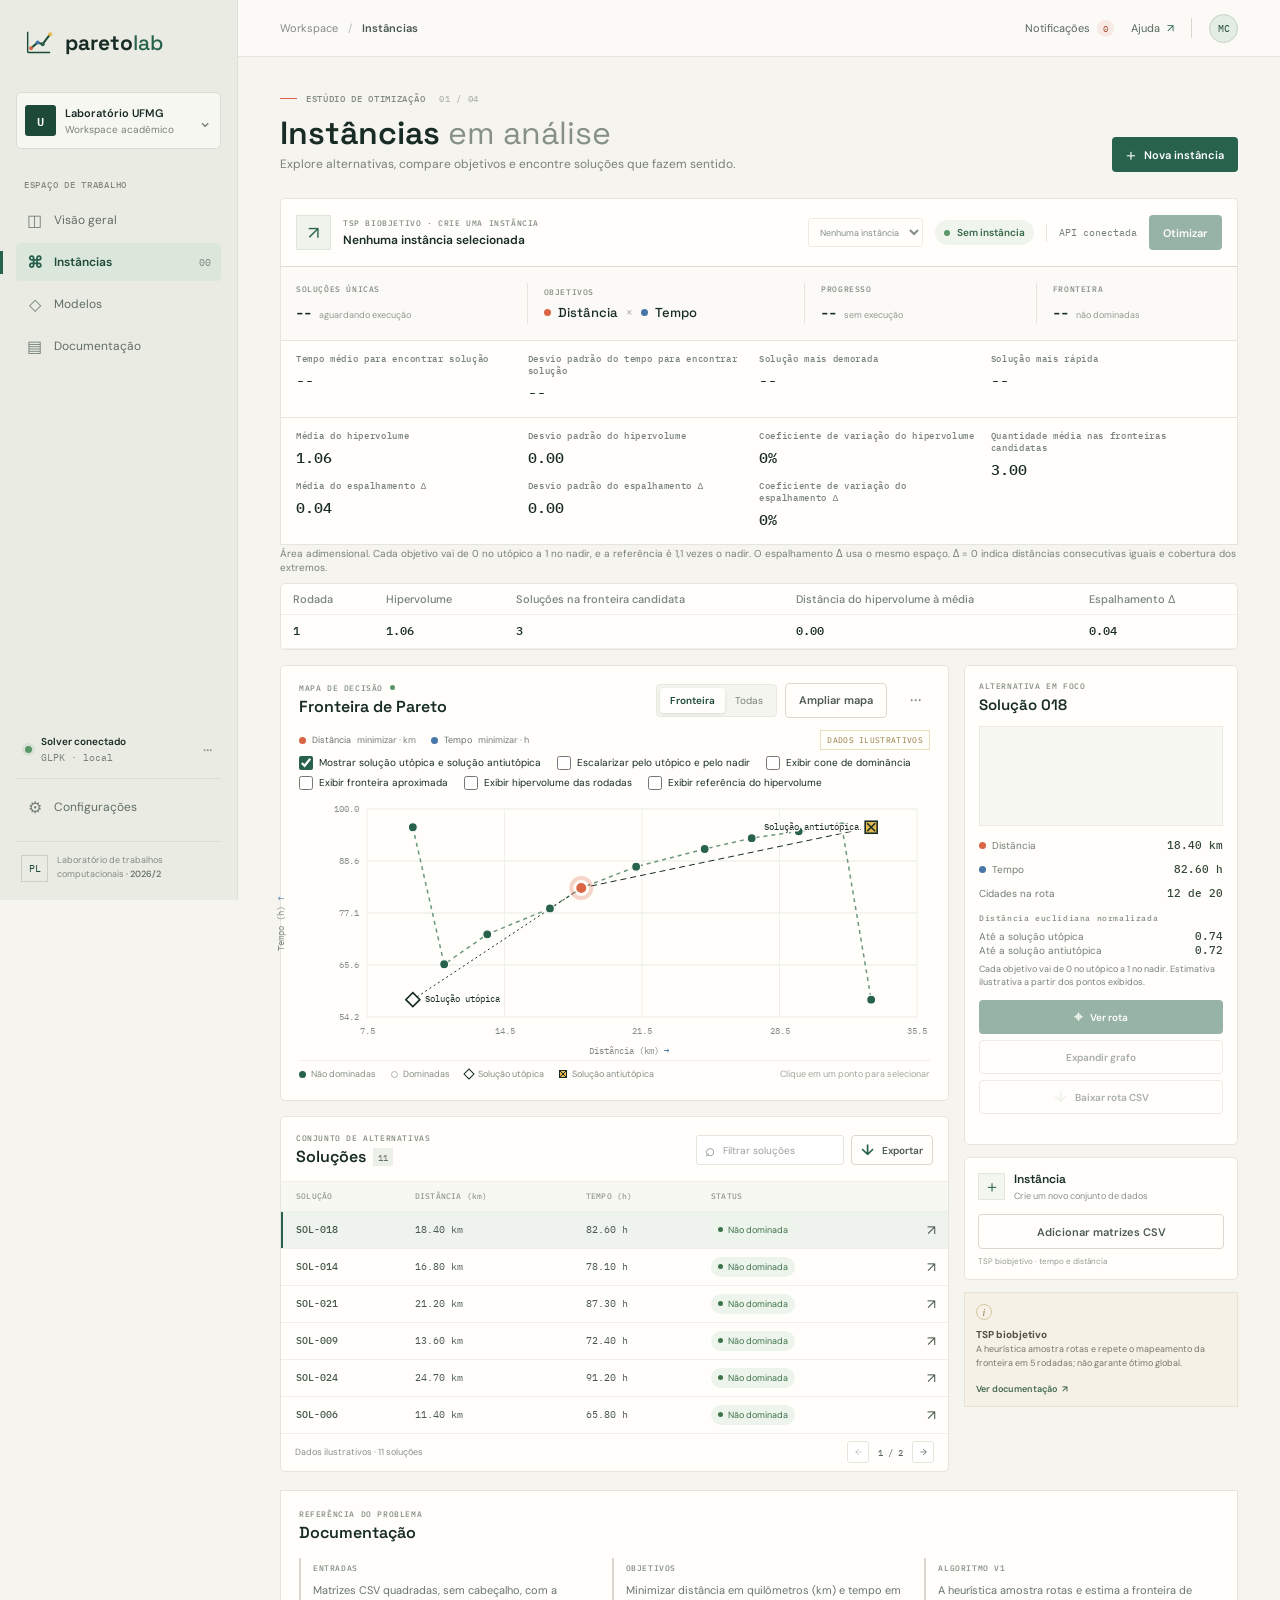
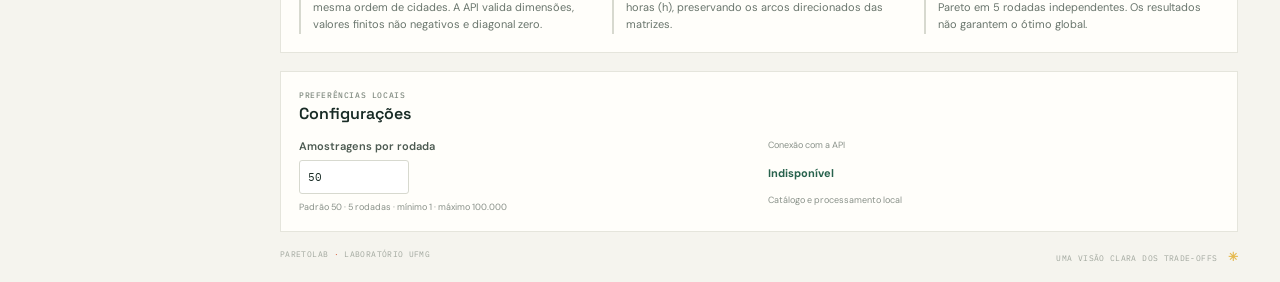
==== frontend/mockups/index.html @ 6bc53fe5 "melhorias na interface de evolução da qualidade dos algoritmos" ====
<!doctype html>
<html lang="pt-BR">
  <head>
    <meta charset="utf-8">
    <meta name="viewport" content="width=device-width, initial-scale=1">
    <meta name="theme-color" content="#f5f4ee">
    <title>ParetoLab | Exploração de soluções</title>
    <link rel="preconnect" href="https://fonts.googleapis.com">
    <link rel="preconnect" href="https://fonts.gstatic.com" crossorigin>
    <link href="https://fonts.googleapis.com/css2?family=DM+Sans:wght@400;500;600;700&family=IBM+Plex+Mono:wght@400;500;600&family=Space+Grotesk:wght@400;500;600;700&display=swap" rel="stylesheet">
    <link rel="stylesheet" href="styles.css">
    <script src="frontier_series.js" defer></script>
    <script src="solution_timing.js" defer></script>
    <script src="reference_points.js" defer></script>
    <script src="hypervolume.js" defer></script>
    <script src="quality_evolution.js" defer></script>
    <script src="round_filter.js" defer></script>
    <script src="app.js" defer></script>
  </head>
  <body>
    <div class="app-shell">
      <aside class="sidebar" aria-label="Navegação principal">
        <a class="brand" href="#inicio" aria-label="ParetoLab, início">
          <svg class="brand-mark" viewBox="0 0 42 42" role="img" aria-label="">
            <path d="M8 33V8M8 33H35" fill="none" stroke="currentColor" stroke-width="1.7" />
            <path d="m12 28 8-7 6 2 9-12" fill="none" stroke="currentColor" stroke-width="2.4" />
            <circle cx="12" cy="28" r="2.4" fill="#d96545" />
            <circle cx="20" cy="21" r="2.4" fill="#4777a8" />
            <circle cx="26" cy="23" r="2.4" fill="#28624d" />
            <circle cx="35" cy="11" r="2.4" fill="#e5b94f" />
          </svg>
          <span class="brand-word">pareto<span>lab</span></span>
        </a>

        <div class="workspace-picker">
          <span class="workspace-avatar">U</span>
          <span class="workspace-copy"><strong>Laboratório UFMG</strong><small>Workspace acadêmico</small></span>
          <span class="picker-caret" aria-hidden="true">⌄</span>
        </div>

        <p class="nav-label">ESPAÇO DE TRABALHO</p>
        <nav class="primary-nav">
          <a class="nav-item" href="#inicio"><span class="nav-glyph" aria-hidden="true">◫</span>Visão geral</a>
          <a class="nav-item active" href="#instancias" aria-current="page"><span class="nav-glyph" aria-hidden="true">⌘</span>Instâncias<span class="nav-count" id="instance-count">0</span></a>
          <a class="nav-item" href="#modelos"><span class="nav-glyph" aria-hidden="true">◇</span>Modelos</a>
          <a class="nav-item" href="#documentacao"><span class="nav-glyph" aria-hidden="true">▤</span>Documentação</a>
        </nav>

        <div class="sidebar-bottom">
          <div class="solver-status"><span class="status-dot"></span><span><strong>Solver conectado</strong><small>GLPK · local</small></span><span class="status-chevron">···</span></div>
          <a class="nav-item settings-link" href="#configuracoes"><span class="nav-glyph" aria-hidden="true">⚙</span>Configurações</a>
          <div class="sidebar-footer"><span class="footer-mark">PL</span><span>Laboratório de trabalhos<br>computacionais <b>· 2026/2</b></span></div>
        </div>
      </aside>

      <main class="main-content" id="inicio">
        <header class="topbar">
          <div class="breadcrumbs"><span>Workspace</span><span class="crumb-separator">/</span><strong>Instâncias</strong></div>
          <div class="topbar-actions"><button class="text-action" id="notifications-button" type="button" aria-label="Notificações, 0 não lidas">Notificações <span class="notification-count" id="notification-count">0</span></button><button class="text-action" type="button" title="Ajuda">Ajuda <span aria-hidden="true">↗</span></button><span class="topbar-divider"></span><button class="profile-button" type="button" aria-label="Perfil de Marina Costa">MC</button></div>
        </header>

        <div class="page-wrap">
          <section class="page-heading">
            <div>
              <p class="eyebrow"><span class="eyebrow-line"></span>ESTÚDIO DE OTIMIZAÇÃO <span class="eyebrow-index">01 / 04</span></p>
              <h1>Instâncias <span>em análise</span></h1>
              <p class="page-description">Explore alternativas, compare objetivos e encontre soluções que fazem sentido.</p>
            </div>
            <button class="button button-primary" id="open-modal" type="button"><span class="button-plus" aria-hidden="true">+</span> Nova instância</button>
          </section>

          <section class="instance-toolbar" id="instancias" aria-label="Instância selecionada">
            <div class="instance-identity">
              <span class="instance-icon" aria-hidden="true">↗</span>
              <div><span class="micro-label">PROBLEMA DA MOCHILA · DEMONSTRAÇÃO</span><strong id="instance-name">Mochila biobjetivo <span class="instance-id">/ instância 07</span></strong></div>
            </div>
            <div class="toolbar-meta"><label class="instance-select-label"><span class="sr-only">Instância</span><select id="instance-selector" aria-label="Selecionar instância"><option value="">Nenhuma instância</option></select></label><span class="run-badge"><span class="status-dot"></span>Dados ilustrativos</span><span class="meta-divider"></span><span class="toolbar-date">Protótipo</span><button class="button button-primary run-button" id="start-run" type="button" disabled>Otimizar</button><button class="button button-light run-button" id="cancel-run" type="button" hidden>Cancelar</button></div>
          </section>

          <section class="metric-strip" aria-label="Resumo da execução">
            <div class="metric"><span class="metric-label">SOLUÇÕES ÚNICAS</span><div class="metric-value" id="metric-solutions">-- <span class="metric-note">aguardando execução</span></div></div>
            <div class="metric"><span class="metric-label">OBJETIVOS</span><div class="metric-value objective-values"><span class="objective-dot coral-dot"></span>Distância <span class="metric-amp">×</span><span class="objective-dot blue-dot"></span>Tempo</div></div>
            <div class="metric"><span class="metric-label">PROGRESSO</span><div class="metric-value" id="metric-progress">-- <span class="metric-note">sem execução</span></div></div>
            <div class="metric metric-end"><span class="metric-label">FRONTEIRA</span><div class="metric-value" id="metric-frontier">-- <span class="metric-note">não dominadas</span></div></div>
          </section>

          <section class="timing-strip" id="solution-timing" aria-label="Tempos para encontrar solução">
            <div class="metric"><span class="metric-label" id="timing-mean-label">Tempo médio para encontrar solução</span><div class="metric-value" id="timing-mean" aria-labelledby="timing-mean-label">--</div></div>
            <div class="metric"><span class="metric-label" id="timing-stdev-label">Desvio padrão do tempo para encontrar solução</span><div class="metric-value" id="timing-stdev" aria-labelledby="timing-stdev-label">--</div></div>
            <div class="metric"><span class="metric-label" id="timing-slowest-label">Solução mais demorada</span><div class="metric-value" id="timing-slowest" aria-labelledby="timing-slowest-label">--</div></div>
            <div class="metric metric-end"><span class="metric-label" id="timing-fastest-label">Solução mais rápida</span><div class="metric-value" id="timing-fastest" aria-labelledby="timing-fastest-label">--</div></div>
          </section>

          <section class="timing-strip" id="hypervolume-kpis" aria-label="Qualidade da otimização">
            <div class="metric"><span class="metric-label" id="hv-mean-label">Média do hipervolume</span><div class="metric-value" id="hv-mean" aria-labelledby="hv-mean-label">--</div></div>
            <div class="metric"><span class="metric-label" id="hv-stdev-label">Desvio padrão do hipervolume</span><div class="metric-value" id="hv-stdev" aria-labelledby="hv-stdev-label">--</div></div>
            <div class="metric"><span class="metric-label" id="hv-cv-label">Coeficiente de variação do hipervolume</span><div class="metric-value" id="hv-cv" aria-labelledby="hv-cv-label">--</div></div>
            <div class="metric metric-end"><span class="metric-label" id="hv-count-label">Quantidade média nas fronteiras candidatas</span><div class="metric-value" id="hv-count" aria-labelledby="hv-count-label">--</div></div>
            <div class="metric"><span class="metric-label" id="spread-mean-label">Média do espalhamento Δ</span><div class="metric-value" id="spread-mean" aria-labelledby="spread-mean-label">--</div></div>
            <div class="metric"><span class="metric-label" id="spread-stdev-label">Desvio padrão do espalhamento Δ</span><div class="metric-value" id="spread-stdev" aria-labelledby="spread-stdev-label">--</div></div>
            <div class="metric"><span class="metric-label" id="spread-cv-label">Coeficiente de variação do espalhamento Δ</span><div class="metric-value" id="spread-cv" aria-labelledby="spread-cv-label">--</div></div>
          </section>
          <p id="hypervolume-note" class="map-mode-status" hidden>O hipervolume é a área adimensional de 0 no utópico a 1 no nadir, com referência em 1,1 vezes o nadir. O espalhamento Δ usa o mesmo espaço; 0 indica distribuição uniforme.</p>
          <div class="quality-table-scroll" id="quality-rounds-wrap" hidden>
            <table id="quality-rounds" class="quality-table">
              <caption class="sr-only">Qualidade por rodada</caption>
              <thead>
                <tr>
                  <th scope="col">Rodada</th>
                  <th scope="col">Hipervolume</th>
                  <th scope="col">Soluções na fronteira candidata</th>
                  <th scope="col">Distância do hipervolume à média</th>
                  <th scope="col">Espalhamento Δ</th>
                </tr>
              </thead>
              <tbody></tbody>
            </table>
          </div>

          <section class="quality-evolution" id="quality-evolution" aria-label="Evolução dos indicadores de qualidade" hidden>
            <p id="quality-evolution-note" class="map-mode-status quality-evolution-note">Cada curva é a fronteira acumulada de uma rodada. O eixo é o número de amostragens acumuladas nessa rodada. A média junta execuções do mesmo algoritmo e parâmetros, na mesma rodada e no mesmo prefixo. O utópico e o nadir são os da execução inteira.</p>
            <article class="quality-evolution-figure panel" id="hv-evolution-figure">
              <div class="quality-evolution-heading">
                <h3 id="hv-evolution-title">Evolução do hipervolume</h3>
                <button class="button button-light" id="hv-evolution-expand" type="button" aria-pressed="false" aria-controls="hv-evolution-plot">Ampliar gráfico</button>
              </div>
              <div class="quality-evolution-plot" id="hv-evolution-plot">
                <div class="y-axis-title" id="hv-evolution-y">Média do hipervolume</div>
                <div class="quality-evolution-stage">
                  <canvas class="quality-evolution-chart" id="hv-evolution-chart" role="img" aria-label="Evolução do hipervolume"></canvas>
                  <div class="chart-tooltip" id="hv-evolution-tooltip" role="status" hidden></div>
                </div>
                <div class="x-axis-title" id="hv-evolution-x">Amostragens acumuladas na rodada</div>
              </div>
              <p id="hv-evolution-empty" class="quality-evolution-empty" hidden>Nenhuma execução não exata concluída para esta instância.</p>
              <ul id="hv-evolution-legend" class="quality-evolution-legend" aria-label="Curvas da evolução do hipervolume"></ul>
            </article>
            <article class="quality-evolution-figure panel" id="spread-evolution-figure">
              <div class="quality-evolution-heading">
                <h3 id="spread-evolution-title">Evolução do espalhamento Δ</h3>
                <button class="button button-light" id="spread-evolution-expand" type="button" aria-pressed="false" aria-controls="spread-evolution-plot">Ampliar gráfico</button>
              </div>
              <div class="quality-evolution-plot" id="spread-evolution-plot">
                <div class="y-axis-title" id="spread-evolution-y">Média do espalhamento Δ</div>
                <div class="quality-evolution-stage">
                  <canvas class="quality-evolution-chart" id="spread-evolution-chart" role="img" aria-label="Evolução do espalhamento Δ"></canvas>
                  <div class="chart-tooltip" id="spread-evolution-tooltip" role="status" hidden></div>
                </div>
                <div class="x-axis-title" id="spread-evolution-x">Amostragens acumuladas na rodada</div>
              </div>
              <p id="spread-evolution-empty" class="quality-evolution-empty" hidden>Nenhuma execução não exata concluída para esta instância.</p>
              <ul id="spread-evolution-legend" class="quality-evolution-legend" aria-label="Curvas da evolução do espalhamento Δ"></ul>
            </article>
          </section>

          <section class="input-preview panel" id="input-preview" aria-labelledby="input-preview-title" hidden>
            <div class="panel-heading preview-heading"><div><p class="section-kicker">INSPEÇÃO DOS DADOS</p><h2 id="input-preview-title">Análise prévia</h2></div><div class="segmented-control" role="group" aria-label="Objetivo da análise prévia"><button class="segment active" type="button" data-objective="time">Tempo</button><button class="segment" type="button" data-objective="distance">Distância</button></div></div>
            <div class="preview-content"><div class="preview-graph"><div class="preview-graph-heading"><p class="metric-label">GRAFO · <span id="preview-objective-label">TEMPO</span></p><label class="neighbor-control" for="neighbors-per-city">Vizinhos/cidade <input id="neighbors-per-city" type="number" min="1" value="20" step="1"></label><span class="metric-label" id="preview-neighbor-count"></span></div><canvas id="input-graph" role="img" aria-label="Grafo da instância"></canvas></div><div class="preview-matrix"><p class="metric-label">MATRIZ · <span id="matrix-objective-label">TEMPO</span> <span id="matrix-size"></span> <span id="matrix-scale"></span></p><div class="matrix-scroll"><table id="matrix-table" class="matrix-table"></table></div></div></div>
          </section>

          <section class="analysis-layout" aria-label="Análise de soluções">
            <div class="analysis-main">
              <section class="chart-panel panel">
                <div class="panel-heading chart-heading">
                  <div><p class="section-kicker">MAPA DE DECISÃO <span class="live-dot"></span></p><h2>Fronteira de Pareto</h2></div>
                  <div class="chart-controls"><div class="segmented-control" role="tablist" aria-label="Visualização do gráfico"><button class="segment active" id="tab-frontier" type="button" role="tab" aria-selected="true" data-view="frontier">Fronteira</button><button class="segment" id="tab-all" type="button" role="tab" aria-selected="false" data-view="all">Todas</button></div><button class="button button-light" id="toggle-chart-expand" type="button" aria-pressed="false">Ampliar mapa</button><button class="icon-button chart-menu" type="button" aria-label="Opções do gráfico" title="Opções do gráfico">···</button></div>
                </div>
                <div class="chart-legend"><span><i class="legend-dot coral-dot"></i>Distância <b>minimizar · km</b></span><span><i class="legend-dot blue-dot"></i>Tempo <b>minimizar · h</b></span><span class="demo-tag" id="data-mode-tag">DADOS ILUSTRATIVOS</span></div>
                <div class="reference-controls" role="group" aria-label="Controles do mapa de decisão"><label class="reference-toggle"><input id="toggle-reference-points" type="checkbox" checked>Mostrar solução utópica e solução antiutópica</label><label class="reference-toggle"><input id="toggle-normalized-scale" type="checkbox">Escalarizar pelo utópico e pelo nadir</label><label class="reference-toggle"><input id="toggle-dominance-cone" type="checkbox" aria-describedby="cone-status">Exibir cone de dominância</label><label class="reference-toggle"><input id="toggle-approximate-frontier" type="checkbox">Exibir fronteira aproximada</label><label class="reference-toggle"><input id="toggle-hypervolume" type="checkbox" aria-describedby="hypervolume-status">Exibir hipervolume das rodadas</label><label class="reference-toggle"><input id="toggle-hypervolume-reference" type="checkbox">Exibir referência do hipervolume</label></div>
                <div class="round-filters" id="round-filters" role="group" aria-label="Filtrar rodadas do mapa" hidden><button class="button button-light" id="show-all-rounds" type="button">Todas</button><div id="round-filter-options"></div></div>
                <p id="scale-status" class="map-mode-status" hidden>Os pontos de referência ainda não estão disponíveis para escalarizar o mapa.</p>
                <p id="cone-status" class="map-mode-status" hidden>Selecione uma solução para exibir o cone de dominância.</p>
                <p id="hypervolume-status" class="map-mode-status" hidden>O hipervolume ainda não está disponível para esta execução.</p>
                <div class="chart-wrap">
                  <div class="y-axis-title" id="y-axis-title">Tempo (h) <span>↑</span></div>
                  <div class="chart-stage">
                    <canvas id="pareto-chart" aria-label="Gráfico da fronteira de Pareto. Cada rodada aparece com uma cor própria. Tempo em horas no eixo vertical e distância em quilômetros no eixo horizontal."></canvas>
                    <div class="chart-tooltip" id="chart-tooltip" role="status" hidden></div>
                  </div>
                  <div class="x-axis-title" id="x-axis-title">Distância (km) <span>→</span></div>
                </div>
                <div class="chart-footnote"><span id="frontier-round-legend" class="frontier-round-legend" hidden aria-label="Rodadas da fronteira de Pareto"></span><span id="single-frontier-key"><span class="key-dot frontier-key"></span>Não dominadas</span><span id="dominated-key"><span class="key-dot dominated-key"></span>Dominadas</span><span id="reference-key-utopian" hidden><span class="key-diamond" aria-hidden="true"></span>Solução utópica</span><span id="reference-key-antiutopian" hidden><span class="key-square" aria-hidden="true"></span>Solução antiutópica</span><span id="cone-key" hidden><span class="key-hatch" aria-hidden="true"></span>Cone de dominância</span><span id="approximate-frontier-key" hidden>Fronteira aproximada da união</span><span id="scale-key" hidden>0% no utópico, 100% no nadir</span><span id="hypervolume-key" hidden><span class="key-hatch" aria-hidden="true"></span>Área do hipervolume da rodada</span><span id="hypervolume-reference-key" hidden><span class="key-reference" aria-hidden="true"></span>Referência do hipervolume</span><span class="chart-footnote-right">Clique em um ponto para selecionar</span></div>
              </section>

              <section class="solutions-panel panel">
                <div class="panel-heading solutions-heading">
                  <div><p class="section-kicker">CONJUNTO DE ALTERNATIVAS</p><h2>Soluções <span class="table-count">24</span></h2></div>
                  <div class="table-actions"><label class="search-box"><span aria-hidden="true">⌕</span><input id="solution-search" type="search" placeholder="Filtrar soluções" aria-label="Filtrar soluções"></label><button class="button button-light export-button" id="export-csv" type="button"><span aria-hidden="true">↓</span> Exportar</button></div>
                </div>
                <div class="table-scroll"><table class="solutions-table"><thead><tr><th scope="col">SOLUÇÃO</th><th scope="col">DISTÂNCIA (km)</th><th scope="col">TEMPO (h)</th><th scope="col">STATUS</th><th scope="col"><span class="sr-only">Ação</span></th></tr></thead><tbody id="solutions-body"></tbody></table></div>
                <div class="table-footer"><span id="table-summary">Dados ilustrativos do protótipo</span><div class="pagination"><button id="previous-page" type="button" aria-label="Página anterior" disabled>←</button><span id="page-indicator">1</span><button id="next-page" type="button" aria-label="Próxima página" disabled>→</button></div></div>
              </section>
            </div>

            <aside class="detail-rail" aria-label="Detalhes e ações">
              <section class="selected-panel panel">
                <div class="panel-heading selected-heading"><div><p class="section-kicker">ALTERNATIVA EM FOCO</p><h2 id="selected-title">Nenhuma selecionada</h2></div></div>
                <div class="selected-chart"><canvas id="route-chart" role="img" aria-label="Gráfico da rota selecionada; selecione Ver rota para carregar os dados"></canvas></div>
                <div class="detail-metrics"><div class="detail-metric"><span><i class="legend-dot coral-dot"></i>Distância</span><strong id="selected-cost">-- km</strong></div><div class="detail-metric"><span><i class="legend-dot blue-dot"></i>Tempo</span><strong id="selected-coverage">-- h</strong></div><div class="detail-metric"><span>Cidades na rota</span><strong id="selected-items">--</strong></div></div>
                <div class="reference-distance" id="reference-distance" role="group" aria-labelledby="reference-distance-heading" aria-live="polite" hidden><p class="metric-label" id="reference-distance-heading">Distância euclidiana normalizada</p><div id="reference-distance-values"><div class="detail-metric"><span>Até a solução utópica</span><strong id="distance-utopian">--</strong></div><div class="detail-metric"><span>Até a solução antiutópica</span><strong id="distance-antiutopian">--</strong></div></div><p class="reference-distance-note" id="reference-distance-note"></p></div>
                <button class="button button-primary compare-button" id="view-route" type="button" disabled><span aria-hidden="true">⌖</span> Ver rota</button>
                <button class="button button-light compare-button" id="expand-route" type="button" disabled aria-haspopup="dialog" aria-controls="route-dialog">Expandir grafo</button>
                <button class="button button-light compare-button route-download" id="download-route" type="button" disabled><span aria-hidden="true">↓</span> Baixar rota CSV</button>
                <p class="compare-feedback" id="compare-feedback" aria-live="polite"></p>
              </section>

              <section class="upload-panel panel">
                <div class="upload-heading"><span class="upload-icon" aria-hidden="true">＋</span><div><h2>Instância</h2><p>Crie um novo conjunto de dados</p></div></div>
                <button class="button button-light create-instance-shortcut" id="open-modal-secondary" type="button">Adicionar matrizes CSV</button>
                <p class="file-feedback">TSP biobjetivo · tempo e distância</p>
              </section>

              <section class="model-note" id="modelos"><span class="note-mark">i</span><p><strong>TSP biobjetivo</strong><br>A heurística amostra rotas e repete o mapeamento da fronteira em 5 rodadas; não garante ótimo global.</p><a href="#documentacao">Ver documentação <span aria-hidden="true">↗</span></a></section>
            </aside>
          </section>
          <section class="workspace-section" id="documentacao" aria-labelledby="documentation-title">
            <p class="section-kicker">REFERÊNCIA DO PROBLEMA</p>
            <h2 id="documentation-title">Documentação</h2>
            <div class="documentation-grid">
              <div><span class="metric-label">ENTRADAS</span><p>Matrizes CSV quadradas, sem cabeçalho, com a mesma ordem de cidades. A API valida dimensões, valores finitos não negativos e diagonal zero.</p></div>
              <div><span class="metric-label">OBJETIVOS</span><p>Minimizar distância em quilômetros (km) e tempo em horas (h), preservando os arcos direcionados das matrizes.</p></div>
              <div><span class="metric-label">ALGORITMO V1</span><p>A heurística amostra rotas e estima a fronteira de Pareto em 5 rodadas independentes. Os resultados não garantem o ótimo global.</p></div>
            </div>
          </section>
          <section class="workspace-section" id="configuracoes" aria-labelledby="settings-title">
            <p class="section-kicker">PREFERÊNCIAS LOCAIS</p>
            <h2 id="settings-title">Configurações</h2>
            <div class="settings-grid">
              <label class="setting-field" for="run-iterations">Amostragens por rodada<input id="run-iterations" type="number" min="1" max="100000" step="1" value="50"><span>Padrão 50 · 5 rodadas · mínimo 1 · máximo 100.000</span></label>
              <div class="setting-field"><span>Conexão com a API</span><strong id="api-connection-state" role="status">Verificando...</strong><span>Catálogo e processamento local</span></div>
            </div>
          </section>
          <footer class="page-footer"><span>PARETOLAB <i>·</i> LABORATÓRIO UFMG</span><span>UMA VISÃO CLARA DOS TRADE-OFFS <b>✳</b></span></footer>
        </div>
      </main>
    </div>

    <dialog class="instance-dialog" id="instance-dialog" aria-labelledby="dialog-title">
      <form method="dialog" id="instance-form">
        <div class="dialog-header"><div><p class="section-kicker">COMEÇAR ANÁLISE</p><h2 id="dialog-title">Criar instância</h2></div><button class="icon-button dialog-close" value="cancel" aria-label="Fechar">×</button></div>
        <label class="form-label" for="problem-type">Tipo de problema</label>
        <select id="problem-type"><option value="tsp-time-distance">TSP biobjetivo: tempo e distância</option></select>
        <label class="form-label" for="instance-algorithm">Algoritmo</label>
        <select id="instance-algorithm" required>
          <option value="neuro-lkh" selected>NeuroLKH</option>
          <option value="random-heuristic">RandomHeuristic</option>
        </select>
        <label class="form-label" for="instance-title">Nome da instância</label>
        <input id="instance-title" type="text" placeholder="Ex.: Cenário de referência" required>
        <label class="form-label" for="time-file-input">Matriz de tempo (CSV)</label>
        <input class="file-input-visible" id="time-file-input" type="file" accept=".csv,text/csv" required aria-describedby="dialog-file-name">
        <label class="form-label" for="distance-file-input">Matriz de distância (CSV)</label>
        <input class="file-input-visible" id="distance-file-input" type="file" accept=".csv,text/csv" required aria-describedby="dialog-file-name">
        <label class="confirm-order"><input id="confirm-node-order" type="checkbox" required><span>Confirmo que as linhas e colunas representam a mesma ordem de cidades nos dois arquivos.</span></label>
        <p class="dialog-error" id="dialog-error" role="alert" hidden></p>
        <p class="dialog-file-name" id="dialog-file-name" aria-live="polite">Limite de 10 MiB por arquivo CSV.</p>
        <div class="dialog-actions"><button class="button button-light" value="cancel">Cancelar</button><button class="button button-primary" id="create-instance" value="default">Criar instância <span aria-hidden="true">→</span></button></div>
      </form>
    </dialog>

    <dialog class="instance-dialog notification-dialog" id="notifications-dialog" aria-labelledby="notifications-title">
      <div class="dialog-header"><div><p class="section-kicker">ATIVIDADE</p><h2 id="notifications-title">Notificações</h2></div><button class="icon-button dialog-close" id="close-notifications" type="button" aria-label="Fechar">×</button></div>
      <div id="notifications-list" class="notifications-list" aria-live="polite"></div>
    </dialog>

    <dialog class="instance-dialog route-graph-dialog" id="route-dialog" aria-labelledby="route-dialog-title" aria-describedby="route-viewer-hint">
      <div class="dialog-header">
        <div>
          <p class="section-kicker">ROTA DA SOLUÇÃO</p>
          <h2 id="route-dialog-title">Grafo da rota</h2>
        </div>
        <button class="icon-button dialog-close" id="close-route-dialog" type="button" aria-label="Fechar">×</button>
      </div>
      <div class="route-viewer-toolbar" role="toolbar" aria-label="Zoom do grafo">
        <button class="button button-light" id="route-zoom-out" type="button">Diminuir zoom</button>
        <span class="route-zoom-readout" aria-live="polite"><span class="sr-only">Zoom atual: </span><span id="route-zoom-level">100%</span></span>
        <button class="button button-light" id="route-zoom-in" type="button">Aumentar zoom</button>
        <button class="button button-light" id="route-zoom-reset" type="button">Tamanho original</button>
      </div>
      <div class="route-viewer-stage" id="route-viewer-stage">
        <canvas id="route-viewer-canvas" role="img" aria-label="Grafo ampliado da rota selecionada"></canvas>
      </div>
      <p class="route-viewer-hint" id="route-viewer-hint">Roda do mouse amplia o ponto sob o cursor. Arraste para deslocar o grafo. Zoom de 50% a 400%.</p>
    </dialog>
  </body>
</html>
---- frontend/mockups/styles.css ----
:root {
  color-scheme: light;
  --paper: #f5f4ee;
  --surface: #fffefa;
  --ink: #182b25;
  --muted: #78817b;
  --line: #e5e5dc;
  --line-strong: #d7d9cf;
  --green: #28624d;
  --green-dark: #1d4939;
  --green-soft: #eaf1eb;
  --coral: #d96545;
  --coral-soft: #f7e9e3;
  --blue: #4777a8;
  --blue-soft: #eaf0f6;
  --yellow: #e5b94f;
  --mono: 'IBM Plex Mono', 'SFMono-Regular', Consolas, monospace;
  --sans: 'DM Sans', 'Segoe UI', sans-serif;
  --display: 'Space Grotesk', 'Trebuchet MS', sans-serif;
  --shadow: 0 18px 55px rgb(24 43 37 / 13%);
}

* { box-sizing: border-box; }
html { min-width: 360px; scroll-behavior: smooth; }
body { margin: 0; background: var(--paper); color: var(--ink); font-family: var(--sans); font-size: 13px; -webkit-font-smoothing: antialiased; }
button, input, select { font: inherit; }
button { color: inherit; }
button:focus-visible, a:focus-visible, input:focus-visible, select:focus-visible, label:focus-within { outline: 3px solid rgb(71 119 168 / 50%); outline-offset: 3px; }
a { color: inherit; text-decoration: none; }
.sr-only { position: absolute; width: 1px; height: 1px; padding: 0; margin: -1px; overflow: hidden; clip: rect(0, 0, 0, 0); white-space: nowrap; border: 0; }

.app-shell { min-height: 100vh; }
.sidebar { position: fixed; inset: 0 auto 0 0; z-index: 3; display: flex; width: 238px; flex-direction: column; padding: 25px 16px 16px; background: #eaece3; border-right: 1px solid #dfe1d7; }
.brand { display: flex; align-items: center; gap: 9px; width: fit-content; margin: 0 0 32px 5px; }
.brand-mark { width: 35px; height: 35px; color: var(--green-dark); }
.brand-word { font: 700 21px/1 var(--display); letter-spacing: 0; color: var(--ink); }
.brand-word span { color: var(--green); font-weight: 500; }
.workspace-picker { display: flex; align-items: center; min-height: 57px; padding: 8px; border: 1px solid #d9ddd2; background: rgb(255 254 250 / 65%); border-radius: 5px; }
.workspace-avatar { display: grid; width: 31px; height: 31px; place-items: center; background: var(--green-dark); border-radius: 3px; color: white; font: 600 12px var(--mono); }
.workspace-copy { display: grid; flex: 1; gap: 3px; margin-left: 9px; }
.workspace-copy strong { font-size: 11px; font-weight: 600; }
.workspace-copy small { color: var(--muted); font-size: 10px; }
.picker-caret { color: var(--muted); font-size: 17px; }
.nav-label { margin: 30px 8px 11px; color: #858b82; font: 500 9px var(--mono); letter-spacing: .08em; }
.primary-nav { display: grid; gap: 4px; }
.nav-item { position: relative; display: flex; min-height: 38px; align-items: center; gap: 11px; padding: 0 10px; color: #626d65; border-radius: 4px; font-size: 12px; transition: background .16s ease, color .16s ease; }
.nav-item:hover { background: rgb(255 255 255 / 55%); color: var(--ink); }
.nav-item.active { background: #dce7dc; color: var(--green-dark); font-weight: 600; }
.nav-item.active::before { position: absolute; left: -16px; width: 3px; height: 23px; background: var(--green); content: ''; }
.nav-glyph { display: inline-grid; width: 17px; place-items: center; color: #738078; font-size: 16px; }
.nav-item.active .nav-glyph { color: var(--green); }
.nav-count { margin-left: auto; color: #7d887f; font: 10px var(--mono); }
.sidebar-bottom { margin-top: auto; }
.solver-status { display: flex; align-items: center; gap: 9px; padding: 12px 9px 14px; border-bottom: 1px solid #d9ddd2; }
.solver-status > span:nth-child(2) { display: grid; flex: 1; gap: 3px; }
.solver-status strong { font-size: 10px; font-weight: 600; }
.solver-status small { color: var(--muted); font: 10px var(--mono); }
.status-dot, .live-dot { display: inline-block; flex: 0 0 auto; width: 7px; height: 7px; background: #5b9669; border-radius: 50%; box-shadow: 0 0 0 3px rgb(91 150 105 / 13%); }
.status-chevron { color: #8b938b; font-size: 17px; }
.settings-link { margin: 9px 0 15px; }
.sidebar-footer { display: flex; align-items: center; gap: 9px; padding: 12px 5px 2px; border-top: 1px solid #d9ddd2; color: #818a82; font-size: 9px; line-height: 1.55; }
.sidebar-footer b { font-weight: 500; color: #59665d; }
.footer-mark { display: grid; width: 27px; height: 27px; place-items: center; border: 1px solid #cbd1c7; color: var(--green-dark); font: 10px var(--mono); }

.main-content { min-height: 100vh; margin-left: 238px; }
.topbar { display: flex; height: 57px; align-items: center; justify-content: space-between; padding: 0 42px; border-bottom: 1px solid var(--line); background: rgb(255 254 250 / 65%); }
.breadcrumbs { display: flex; align-items: center; gap: 10px; color: #848a83; font-size: 11px; }
.breadcrumbs strong { color: #48564e; font-weight: 600; }
.crumb-separator { color: #b6bbb3; }
.topbar-actions { display: flex; align-items: center; gap: 17px; }
.text-action { padding: 5px 0; border: 0; background: transparent; color: #59665d; cursor: pointer; font-size: 11px; }
.text-action span { margin-left: 4px; color: var(--green); }
.notification-count { display: inline-grid; min-width: 17px; height: 17px; place-items: center; margin-left: 4px !important; padding: 0 4px; border-radius: 9px; background: var(--coral-soft); color: #a64c32 !important; font: 9px var(--mono); }
.topbar-divider { width: 1px; height: 20px; background: var(--line-strong); }
.profile-button { width: 29px; height: 29px; border: 1px solid #c4d2c3; border-radius: 50%; background: #e4ede3; color: var(--green-dark); cursor: pointer; font: 10px var(--mono); }
.page-wrap { width: min(100%, 1500px); margin: 0 auto; padding: 36px 42px 18px; }
.page-wrap [id] { scroll-margin-top: 20px; }
.page-heading { display: flex; align-items: flex-end; justify-content: space-between; margin-bottom: 26px; }
.eyebrow, .section-kicker, .micro-label, .metric-label { margin: 0; color: #818b81; font: 500 9px var(--mono); letter-spacing: .075em; }
.eyebrow { display: flex; align-items: center; gap: 9px; margin-bottom: 12px; }
.eyebrow-line { display: inline-block; width: 17px; height: 1px; background: var(--coral); }
.eyebrow-index { margin-left: 5px; color: #b3b7ac; }
h1, h2, p { margin-top: 0; }
h1 { margin-bottom: 5px; font: 600 32px/1.1 var(--display); letter-spacing: 0; }
h1 span { color: #869087; font-weight: 400; }
.page-description { margin: 0; color: #78817b; font-size: 12px; }
.button { display: inline-flex; min-height: 35px; align-items: center; justify-content: center; gap: 8px; padding: 0 13px; border: 1px solid transparent; border-radius: 4px; cursor: pointer; font-size: 11px; font-weight: 600; transition: background .15s ease, transform .15s ease; }
.button:active { transform: translateY(1px); }
.button-primary { background: var(--green); color: white; }
.button-primary:hover { background: var(--green-dark); }
.button-plus { color: #d5e5d7; font-size: 18px; font-weight: 400; line-height: 1; }
.button-light { border-color: var(--line-strong); background: var(--surface); color: #4c5a51; }
.button-light:hover { background: #f5f5ee; }
.button:disabled { opacity: .48; cursor: not-allowed; transform: none; }

.instance-toolbar { display: flex; min-height: 69px; align-items: center; justify-content: space-between; padding: 10px 15px; border: 1px solid var(--line); border-bottom-color: #d9ddd2; background: var(--surface); border-radius: 5px 5px 0 0; }
.instance-identity { display: flex; align-items: center; gap: 12px; }
.instance-icon { display: grid; width: 35px; height: 35px; place-items: center; border: 1px solid #dfe6dc; background: #f0f3ec; color: var(--green); font-size: 18px; }
.instance-identity > div { display: grid; gap: 4px; }
.micro-label { font-size: 8px; }
.instance-identity strong { font-size: 12px; font-weight: 600; }
.instance-id { color: #8a928b; font: 10px var(--mono); }
.toolbar-meta { display: flex; align-items: center; gap: 12px; color: #768178; font-size: 10px; }
.run-badge { display: flex; align-items: center; gap: 7px; padding: 6px 9px; background: #eff5ed; color: #356748; border-radius: 20px; font-weight: 600; }
.run-badge .status-dot { width: 6px; height: 6px; box-shadow: none; }
.meta-divider { width: 1px; height: 18px; background: var(--line); }
.toolbar-date { font: 10px var(--mono); }
.instance-select-label select { max-width: 150px; height: 29px; padding: 0 7px; border: 1px solid var(--line); border-radius: 3px; background: var(--surface); color: #536157; font-size: 9px; }
.icon-button { display: inline-grid; width: 29px; height: 29px; place-items: center; border: 1px solid transparent; border-radius: 4px; background: transparent; color: #7a857c; cursor: pointer; font-size: 17px; letter-spacing: 1px; }
.icon-button:hover { border-color: var(--line); background: #f8f8f2; }
.metric-strip { display: grid; grid-template-columns: 1fr 1.2fr 1fr .8fr; min-height: 74px; padding: 16px 15px; border: 1px solid var(--line); border-top: 0; background: #fbfaf6; }
.metric { display: grid; align-content: center; gap: 7px; padding: 0 16px; border-right: 1px solid var(--line); }
.metric:first-child { padding-left: 0; }
.metric-end { border-right: 0; }
.metric-label { font-size: 8px; }
.metric-value { display: flex; align-items: baseline; gap: 7px; font: 500 17px var(--display); }
.metric-note { color: #929991; font: 9px var(--sans); }
.objective-values { align-items: center; font-size: 13px; }
.objective-dot, .legend-dot { display: inline-block; flex: 0 0 auto; width: 7px; height: 7px; border-radius: 50%; }
.coral-dot { background: var(--coral); }
.blue-dot { background: var(--blue); }
.metric-amp { margin: 0 1px; color: #a3a99f; font: 11px var(--mono); }
.timing-strip { display: grid; grid-template-columns: repeat(4, minmax(0, 1fr)); border: 1px solid var(--line); border-top: 0; background: var(--surface); padding: 12px 15px 14px; }
.timing-strip .metric { align-content: start; gap: 6px; min-width: 0; padding: 0 14px 0 0; border-right: 0; }
.timing-strip .metric-end { padding-right: 0; }
.timing-strip .metric-label { font-size: 9px; line-height: 1.35; color: var(--muted); white-space: normal; }
.timing-strip .metric-value { font: 500 15px/1.3 var(--mono); flex-wrap: wrap; }
.timing-strip .metric-note { line-height: 1.35; }

.analysis-layout { display: grid; grid-template-columns: minmax(0, 1fr) 274px; align-items: start; gap: 15px; margin-top: 15px; }
.input-preview { margin-top: 14px; padding: 14px; }
.preview-heading { margin-bottom: 12px; }
.preview-content { display: grid; grid-template-columns: minmax(180px, .7fr) minmax(0, 1.3fr); gap: 15px; }
.preview-graph, .preview-matrix { min-width: 0; }
.preview-graph > .metric-label, .preview-matrix > .metric-label { margin-bottom: 7px; }
.preview-graph-heading { display: flex; min-height: 25px; align-items: center; gap: 8px; margin-bottom: 7px; }
.preview-graph-heading > .metric-label { margin: 0 auto 0 0; }
.neighbor-control { display: inline-flex; align-items: center; gap: 5px; color: #78817b; font: 9px var(--mono); }
.neighbor-control input { width: 48px; height: 25px; padding: 0 4px; border: 1px solid var(--line); border-radius: 3px; background: white; color: var(--ink); font: 9px var(--mono); }
#preview-neighbor-count { white-space: nowrap; }
#input-graph { display: block; width: 100%; height: 175px; border: 1px solid #e9ebe3; background: #f8f8f3; }
.matrix-scroll { max-height: 175px; overflow: auto; border: 1px solid #e9ebe3; }
.matrix-table { width: 100%; border-collapse: collapse; font: 9px var(--mono); text-align: right; }
.matrix-table th, .matrix-table td { min-width: 42px; height: 26px; padding: 0 6px; border-right: 1px solid #eff0ea; border-bottom: 1px solid #eff0ea; }
.matrix-table th { position: sticky; top: 0; background: #f3f4ed; color: #778278; font-weight: 500; }
.matrix-table th:first-child { left: 0; z-index: 1; }
.matrix-table td.diagonal { color: #a3aaa1; background: #f7f7f2; }
.preview-objective-label, #preview-neighbor-count { color: #79837a; }
.analysis-main { display: grid; min-width: 0; gap: 15px; }
.panel { border: 1px solid var(--line); background: var(--surface); border-radius: 5px; }
.chart-panel { min-width: 0; padding: 17px 18px 12px; }
.panel-heading { display: flex; align-items: center; justify-content: space-between; }
.chart-heading { margin-bottom: 9px; }
.section-kicker { display: flex; align-items: center; gap: 7px; margin-bottom: 4px; font-size: 8px; }
.live-dot { width: 5px; height: 5px; box-shadow: none; }
h2 { margin: 0; font: 600 16px/1.3 var(--display); letter-spacing: 0; }
.chart-controls, .segmented-control { display: flex; align-items: center; }
.segmented-control { padding: 3px; border: 1px solid #e8e8df; background: #f5f5ef; border-radius: 4px; }
.segment { min-height: 25px; padding: 0 10px; border: 0; border-radius: 3px; background: transparent; color: #78817b; cursor: pointer; font-size: 10px; }
.segment.active { background: var(--surface); color: var(--green-dark); box-shadow: 0 1px 3px rgb(24 43 37 / 12%); font-weight: 600; }
.chart-menu { margin-left: 6px; }
.chart-legend { display: flex; align-items: center; gap: 15px; min-height: 27px; color: #68746c; font-size: 9px; }
.chart-legend > span:not(.demo-tag) { display: flex; align-items: center; gap: 6px; }
.chart-legend b { color: #879088; font-weight: 500; }
.demo-tag { margin-left: auto; padding: 4px 6px; border: 1px solid #ebdfc0; color: #927840; font: 8px var(--mono); letter-spacing: .04em; }
.chart-wrap { position: relative; padding: 5px 0 0 29px; }
.chart-stage { position: relative; height: 247px; }
#pareto-chart { display: block; width: 100%; height: 100%; cursor: crosshair; }
.y-axis-title { position: absolute; top: 50%; left: -19px; z-index: 1; color: #828b83; font: 9px var(--mono); transform: translate(-50%, -50%) rotate(-90deg); white-space: nowrap; }
.y-axis-title span, .x-axis-title span { color: var(--blue); }
.x-axis-title { padding-top: 3px; color: #828b83; text-align: center; font: 9px var(--mono); }
.chart-tooltip { position: absolute; z-index: 2; min-width: 120px; padding: 8px 10px; background: var(--ink); border: 1px solid rgb(255 255 255 / 15%); color: white; pointer-events: none; border-radius: 3px; box-shadow: 0 5px 16px rgb(24 43 37 / 18%); font-size: 10px; }
.chart-tooltip strong { display: block; margin-bottom: 4px; font: 500 10px var(--mono); }
.chart-tooltip span { display: block; color: #d2dad2; line-height: 1.6; }
.chart-footnote { display: flex; align-items: center; flex-wrap: wrap; gap: 8px 15px; min-height: 28px; margin-top: 4px; border-top: 1px solid #efefe9; color: #858e85; font-size: 9px; }
.chart-footnote > span { display: inline-flex; align-items: center; gap: 5px; }
.frontier-round-legend { display: inline-flex; flex-wrap: wrap; align-items: center; gap: 8px 12px; }
.chart-footnote > span[hidden],
.frontier-round-legend[hidden] { display: none; }
.frontier-round-legend > span { display: inline-flex; align-items: center; gap: 5px; }
.round-swatch { display: inline-block; width: 14px; height: 0; border-top: 2px solid currentColor; }
.round-label { margin-left: 6px; color: #6d776e; font: 9px var(--mono); }
.key-dot { display: inline-block; width: 7px; height: 7px; border-radius: 50%; }
.frontier-key { background: var(--green); }
.dominated-key { border: 1px solid #aeb8ad; background: white; }
.chart-footnote-right { margin-left: auto; color: #a0a69e; }
.chart-controls { display: flex; flex-wrap: wrap; align-items: center; gap: 8px; justify-content: flex-end; }
.chart-panel.is-expanded .chart-stage { height: min(68vh, 640px); }
.quality-table-scroll { overflow-x: auto; margin: 8px 0 0; border: 1px solid var(--line); border-radius: 5px; background: var(--surface); }
.quality-table-scroll[hidden] { display: none; }
.quality-table { width: 100%; border-collapse: collapse; text-align: left; }
.quality-table th, .quality-table td { padding: 8px 12px; border-bottom: 1px solid #f0f0ea; vertical-align: bottom; }
.quality-table thead th { color: var(--muted); font: 500 11px/1.35 var(--sans, "DM Sans", sans-serif); }
.quality-table tbody th, .quality-table td { color: var(--ink); font: 500 12px/1.35 var(--mono); }
.quality-evolution { display: grid; grid-template-columns: repeat(2, minmax(0, 1fr)); gap: 12px; margin: 12px 0 0; }
.quality-evolution[hidden] { display: none; }
.quality-evolution-note { grid-column: 1 / -1; margin: 0; }
.quality-evolution-figure { min-width: 0; padding: 12px 14px 10px 18px; }
.quality-evolution-heading { display: flex; align-items: flex-start; justify-content: space-between; gap: 8px 12px; margin: 0 0 8px; }
.quality-evolution-heading h3 { margin: 0; color: var(--ink); font: 600 15px/1.3 var(--display); letter-spacing: 0; }
.quality-evolution-heading .button { flex: 0 0 auto; min-height: 29px; padding: 0 10px; }
.quality-evolution-figure.is-expanded { grid-column: 1 / -1; }
.quality-evolution:has(.quality-evolution-figure.is-expanded) { grid-template-columns: 1fr; }
.quality-evolution-plot { position: relative; padding: 4px 0 0 28px; }
.quality-evolution-plot .y-axis-title { left: -12px; }
.quality-evolution-stage { position: relative; height: 168px; }
.quality-evolution-figure.is-expanded .quality-evolution-stage { height: min(62vh, 520px); }
.quality-evolution-chart { display: block; width: 100%; height: 100%; cursor: crosshair; }
.quality-evolution-empty { margin: 4px 0 0; color: var(--muted); font-size: 12px; line-height: 1.45; }
.quality-evolution-empty[hidden],
.quality-evolution-plot[hidden],
.quality-evolution-legend[hidden] { display: none; }
.quality-evolution-legend { display: flex; flex-wrap: wrap; gap: 8px 14px; margin: 8px 0 0; padding: 0; list-style: none; }
.quality-evolution-legend li { display: inline-flex; align-items: center; gap: 6px; color: var(--ink); font: 500 11px/1.35 var(--sans); }
.quality-evolution-swatch { width: 18px; height: 0; border-top: 2px solid currentColor; }
.quality-evolution-swatch.is-solid { border-top-style: solid; }
.quality-evolution-swatch.is-dashed { border-top-style: dashed; }
.quality-evolution-swatch.is-dotted { border-top-style: dotted; }
.quality-evolution-swatch.is-dashdot { border-top-style: dashed; }
.quality-evolution-marker { width: 8px; height: 8px; flex: 0 0 auto; border: 1.5px solid currentColor; background: var(--surface); }
.quality-evolution-marker.is-circle { border-radius: 50%; }
.quality-evolution-marker.is-square { border-radius: 0; }
.quality-evolution-marker.is-diamond { width: 6px; height: 6px; transform: rotate(45deg); }
.quality-evolution-marker.is-triangle { width: 0; height: 0; border: 0; border-left: 4px solid transparent; border-right: 4px solid transparent; border-bottom: 7px solid currentColor; background: transparent; }
.quality-evolution-marker.is-cross { border: 0; background: linear-gradient(currentColor, currentColor) center / 1.5px 8px no-repeat, linear-gradient(currentColor, currentColor) center / 8px 1.5px no-repeat; }
@media (max-width: 800px) {
  .quality-evolution { grid-template-columns: 1fr; }
  .quality-evolution-heading { align-items: stretch; flex-direction: column; }
  .quality-evolution-heading .button { align-self: flex-start; }
}
.reference-controls { display: flex; flex-wrap: wrap; align-items: center; gap: 6px 16px; min-height: 28px; margin-top: 2px; }
.round-filters { display: flex; flex-wrap: wrap; align-items: center; gap: 6px 14px; margin-top: 6px; }
.round-filters[hidden] { display: none; }
#round-filter-options { display: flex; flex-wrap: wrap; align-items: center; gap: 6px 14px; }
.map-mode-status { margin: 2px 0 0; color: var(--muted); font-size: 10px; line-height: 1.4; }
.map-mode-status[hidden] { display: none; }
.key-hatch { display: inline-block; width: 14px; height: 8px; flex: 0 0 auto; border: 1px solid var(--ink); background: repeating-linear-gradient(-45deg, transparent, transparent 2px, rgb(24 43 37 / 55%) 2px, rgb(24 43 37 / 55%) 3px), rgb(24 43 37 / 14%); }
.reference-toggle { display: inline-flex; max-width: 100%; align-items: center; gap: 6px; color: var(--ink); font-size: 10px; line-height: 1.35; cursor: pointer; }
.reference-toggle input { width: 14px; height: 14px; margin: 0; flex: 0 0 auto; accent-color: var(--green); }
.key-diamond, .key-square, .key-reference { display: inline-block; width: 8px; height: 8px; flex: 0 0 auto; border: 1.5px solid var(--ink); background: var(--surface); }
.key-reference { border-radius: 50%; background: linear-gradient(var(--ink), var(--ink)) center / 1px 6px no-repeat, linear-gradient(var(--ink), var(--ink)) center / 6px 1px no-repeat, var(--surface); }
.key-diamond { transform: rotate(45deg); }
.key-square { background: linear-gradient(to top right, transparent calc(50% - .7px), var(--ink) calc(50% - .7px), var(--ink) calc(50% + .7px), transparent calc(50% + .7px)), linear-gradient(to top left, transparent calc(50% - .7px), var(--ink) calc(50% - .7px), var(--ink) calc(50% + .7px), transparent calc(50% + .7px)), var(--yellow); }
.reference-distance { display: grid; gap: 6px; margin: 0 0 12px; }
.reference-distance[hidden] { display: none; }
.reference-distance-note { margin: 0; color: var(--muted); font-size: 9px; line-height: 1.4; }
#reference-distance-values[hidden] { display: none; }

.solutions-panel { overflow: hidden; }
.solutions-heading { min-height: 64px; padding: 13px 15px 10px; }
.solutions-heading h2 { display: flex; align-items: center; gap: 7px; }
.table-count { display: inline-grid; min-width: 20px; height: 18px; place-items: center; padding: 0 4px; background: #edf0e9; color: #647269; font: 9px var(--mono); }
.table-actions { display: flex; align-items: center; gap: 7px; }
.search-box { display: flex; width: 148px; height: 30px; align-items: center; gap: 6px; padding: 0 8px; border: 1px solid var(--line); background: #fff; border-radius: 3px; color: #829087; }
.search-box > span { font-size: 17px; }
.search-box input { width: 100%; min-width: 0; border: 0; outline: 0; background: transparent; color: var(--ink); font-size: 10px; }
.search-box input::placeholder { color: #9aa198; }
.export-button { min-height: 30px; padding: 0 9px; font-size: 10px; }
.export-button span { color: var(--green); font-size: 15px; }
.table-scroll { overflow-x: auto; }
.solutions-table { width: 100%; border-collapse: collapse; text-align: left; white-space: nowrap; }
.solutions-table thead { background: #f8f8f3; }
.solutions-table th { height: 30px; padding: 0 12px; border-top: 1px solid #efefe8; border-bottom: 1px solid #efefe8; color: #909890; font: 500 8px var(--mono); letter-spacing: .025em; }
.solutions-table th:first-child, .solutions-table td:first-child { padding-left: 15px; }
.solutions-table td { height: 37px; padding: 0 12px; border-bottom: 1px solid #f0f0ea; color: #4b5a50; font-size: 10px; }
.solutions-table tbody tr { cursor: pointer; transition: background .12s ease; }
.solutions-table tbody tr:hover { background: #f7f8f2; }
.solutions-table tbody tr.selected-row { background: #eef4ed; }
.solutions-table tbody tr.selected-row td:first-child { box-shadow: inset 2px 0 var(--green); }
.table-id { color: #44574a; font: 500 10px var(--mono); }
.table-number { font: 10px var(--mono); }
.status-pill { display: inline-flex; align-items: center; gap: 5px; padding: 4px 7px; border-radius: 12px; font-size: 9px; }
.status-pill.frontier { background: #edf4ec; color: #3d724a; }
.status-pill.dominated { background: #f1f1ed; color: #838b83; }
.status-pill::before { width: 5px; height: 5px; background: currentColor; border-radius: 50%; content: ''; }
.row-arrow { color: #a2aaa1; text-align: right; font-size: 14px !important; }
.sort-mark { margin-left: 3px; color: var(--green); }
.table-footer { display: flex; min-height: 37px; align-items: center; justify-content: space-between; padding: 0 14px; color: #899189; font-size: 9px; }
.pagination { display: flex; align-items: center; gap: 9px; }
.pagination button { width: 22px; height: 22px; border: 1px solid var(--line); border-radius: 3px; background: white; color: #69756c; cursor: pointer; }
.pagination button:disabled { color: #c1c6be; cursor: default; }
.pagination span { color: #556259; font: 9px var(--mono); }
.pagination i { color: #aab0a9; font-style: normal; }

.detail-rail { display: grid; gap: 12px; }
.selected-panel { padding: 15px 14px 12px; }
.selected-heading { align-items: flex-start; }
.selected-heading h2 { font-size: 15px; }
.selected-index { padding-top: 11px; color: var(--green); font: 11px var(--mono); }
.selected-index i { color: #a0a89f; font-style: normal; font-size: 9px; }
.selected-chart { position: relative; height: 100px; overflow: hidden; margin: 12px 0 11px; border: 1px solid #e9ebe3; background: #f8f8f3; }
#route-chart { display: block; width: 100%; height: 100%; }
.mini-grid { position: absolute; inset: 12px 12px 18px 25px; background-image: linear-gradient(to right, #e5e8df 1px, transparent 1px), linear-gradient(to bottom, #e5e8df 1px, transparent 1px); background-size: 33.333% 50%; }
.mini-path { position: absolute; left: 30px; right: 15px; bottom: 30px; height: 42px; border-top: 1px solid var(--green); transform: skewY(-21deg); opacity: .7; }
.mini-point { position: absolute; z-index: 1; width: 6px; height: 6px; border: 1px solid white; background: var(--green); border-radius: 50%; box-shadow: 0 0 0 1px var(--green); }
.point-a { left: 29%; bottom: 37%; }.point-b { left: 48%; bottom: 48%; }.point-c { left: 68%; bottom: 62%; }.point-current { left: 79%; bottom: 70%; width: 9px; height: 9px; background: var(--coral); box-shadow: 0 0 0 3px rgb(217 101 69 / 17%); }
.mini-axis-x, .mini-axis-y { position: absolute; color: #89938a; font: 7px var(--mono); letter-spacing: .04em; }
.mini-axis-x { right: 9px; bottom: 5px; }.mini-axis-y { top: 6px; left: 5px; writing-mode: vertical-rl; transform: rotate(180deg); }
.detail-metrics { display: grid; gap: 10px; padding: 1px 0 13px; }
.detail-metric { display: flex; align-items: center; justify-content: space-between; gap: 8px; color: #737e75; font-size: 10px; }
.detail-metric span { display: inline-flex; align-items: center; gap: 6px; }
.detail-metric strong { color: #34463a; font: 500 11px var(--mono); }
.compare-button { width: 100%; min-height: 34px; font-size: 10px; }
.selected-panel .compare-button + .compare-button { margin-top: 6px; }
.compare-button span { color: #dbe8da; font-size: 15px; }
.compare-feedback { min-height: 13px; margin: 5px 0 0; color: var(--green); text-align: center; font-size: 9px; }
.compare-feedback.error { color: #a64c32; }
.upload-panel { padding: 13px 13px 10px; }
.upload-heading { display: flex; align-items: center; gap: 9px; margin-bottom: 12px; }
.upload-icon { display: grid; width: 27px; height: 27px; place-items: center; border: 1px solid #e3e7dd; background: #f3f5ef; color: var(--green); font-size: 16px; }
.upload-heading h2 { font: 600 12px var(--display); }
.upload-heading p { margin: 3px 0 0; color: #899189; font-size: 9px; }
.drop-zone { display: grid; min-height: 112px; place-items: center; align-content: center; gap: 5px; border: 1px dashed #c9d2c6; background: #fafbf7; color: #7d877f; cursor: pointer; text-align: center; transition: border-color .15s ease, background .15s ease; }
.drop-zone:hover, .drop-zone.dragover { border-color: var(--green); background: #f3f7f1; }
.file-mark { display: grid; width: 26px; height: 26px; place-items: center; border: 1px solid #dce3d8; background: white; color: var(--green); font-size: 17px; }
.drop-zone .file-mark { margin-bottom: 2px; }
.drop-zone strong { color: #47574c; font-size: 9px; font-weight: 600; }
.drop-zone span { color: #929a91; font-size: 9px; }.drop-zone u { color: var(--green); text-underline-offset: 2px; }
.drop-zone small { margin-top: 2px; color: #a1a79f; font: 8px var(--mono); }
.file-feedback { min-height: 13px; margin: 7px 0 0; color: #929a91; font-size: 8px; line-height: 1.45; }
.create-instance-shortcut { width: 100%; }
.model-note { padding: 11px 11px 10px; border: 1px solid #e8e2d2; background: #f5f1e7; }
.note-mark { display: grid; width: 16px; height: 16px; place-items: center; margin-bottom: 7px; border: 1px solid #d4c99f; border-radius: 50%; color: #8c7944; font: italic 10px Georgia, serif; }
.model-note p { margin-bottom: 8px; color: #7a7667; font-size: 9px; line-height: 1.55; }
.model-note p strong { color: #544f42; font-size: 10px; }
.model-note a { color: #456a50; font-size: 9px; font-weight: 600; }.model-note a span { margin-left: 3px; }
.workspace-section { margin-top: 18px; padding: 18px; border: 1px solid var(--line); background: var(--surface); scroll-margin-top: 18px; }
.workspace-section h2 { margin: 4px 0 15px; }
.documentation-grid, .settings-grid { display: grid; grid-template-columns: repeat(3, minmax(0, 1fr)); gap: 18px; }
.documentation-grid > div { padding-left: 12px; border-left: 2px solid var(--line-strong); }
.documentation-grid p { margin: 7px 0 0; color: #69756c; font-size: 11px; line-height: 1.55; }
.settings-grid { grid-template-columns: repeat(2, minmax(0, 1fr)); }
.setting-field { display: grid; max-width: 320px; gap: 7px; color: #4c5a51; font-size: 11px; font-weight: 600; }
.setting-field input { width: 110px; height: 34px; padding: 0 8px; border: 1px solid var(--line-strong); border-radius: 3px; background: white; color: var(--ink); font: 11px var(--mono); }
.setting-field span { color: #899189; font-size: 9px; font-weight: 400; }
.setting-field strong { color: var(--green); font-size: 11px; }
.page-footer { display: flex; justify-content: space-between; margin-top: 17px; color: #a1a79e; font: 8px var(--mono); letter-spacing: .045em; }
.page-footer i { color: var(--coral); font-style: normal; }.page-footer b { margin-left: 5px; color: var(--yellow); font-size: 12px; }

.instance-dialog { width: min(460px, calc(100vw - 28px)); max-height: calc(100dvh - 28px); overflow-y: auto; padding: 0; border: 1px solid var(--line-strong); background: var(--surface); color: var(--ink); border-radius: 6px; box-shadow: var(--shadow); }
.instance-dialog::backdrop { background: rgb(24 43 37 / 38%); backdrop-filter: blur(2px); }
.instance-dialog form { padding: 21px; }
.instance-dialog[hidden], [hidden] { display: none !important; }
.dialog-header { display: flex; justify-content: space-between; margin-bottom: 21px; }
.dialog-header h2 { font-size: 21px; }.dialog-close { margin-top: -6px; font-size: 20px; }
.form-label { display: block; margin: 14px 0 6px; color: #526056; font-size: 10px; font-weight: 600; }
.instance-dialog select, .instance-dialog input[type="text"] { width: 100%; min-height: 37px; padding: 0 10px; border: 1px solid var(--line-strong); border-radius: 3px; background: white; color: var(--ink); font-size: 11px; }
.file-input-visible { display: block; width: 100%; min-height: 37px; padding: 7px; border: 1px solid var(--line-strong); border-radius: 3px; background: white; color: #526056; font-size: 10px; }
.confirm-order { display: flex; align-items: flex-start; gap: 8px; margin-top: 16px; color: #526056; font-size: 10px; line-height: 1.5; }
.confirm-order input { flex: 0 0 auto; margin: 1px 0 0; accent-color: var(--green); }
.dialog-error { margin: 12px 0 0; padding: 9px; border-left: 2px solid var(--coral); background: var(--coral-soft); color: #8d3f2a; font-size: 10px; line-height: 1.45; }
.dialog-file { display: flex; align-items: center; gap: 9px; margin-top: 18px; padding: 10px; border: 1px dashed #d1d8ce; background: #fafbf7; }
.dialog-file > div { display: grid; flex: 1; gap: 3px; }.dialog-file strong { font-size: 10px; }.dialog-file small { color: #8d968d; font-size: 9px; }
.dialog-file .button { min-height: 28px; font-size: 9px; }
.dialog-file-name { margin: 7px 0 0 1px; color: #849087; font-size: 9px; }
.dialog-actions { display: flex; justify-content: flex-end; gap: 8px; margin-top: 24px; padding-top: 15px; border-top: 1px solid var(--line); }
.notification-dialog { padding: 21px; }
.notification-dialog .dialog-header { margin-bottom: 12px; }
.notifications-list { display: grid; max-height: min(60vh, 480px); gap: 8px; overflow-y: auto; }
.notification-item { border: 1px solid var(--line); background: #fff; }
.notification-item.unread { border-left: 3px solid var(--coral); background: #fbf8f3; }
.notification-open { display: grid; width: 100%; gap: 5px; padding: 11px; border: 0; background: transparent; cursor: pointer; text-align: left; }
.notification-open strong { color: var(--ink); font-size: 11px; }
.notification-open span { color: #69756c; font-size: 10px; line-height: 1.45; }
.notification-open small, .notification-empty { margin: 0; color: #899189; font: 9px var(--mono); }

.route-graph-dialog[open] { display: flex; flex-direction: column; width: min(1120px, calc(100vw - 24px)); max-width: calc(100% - 16px); min-width: 0; height: min(860px, calc(100dvh - 24px)); max-height: calc(100dvh - 24px); margin: auto; padding: 16px 16px 12px; overflow: hidden; border-radius: 5px; }
.route-graph-dialog .dialog-header { flex: 0 0 auto; align-items: flex-start; gap: 8px; margin-bottom: 12px; }
.route-graph-dialog .dialog-header > div { min-width: 0; }
.route-graph-dialog .dialog-header h2 { font-size: 18px; line-height: 1.2; overflow-wrap: anywhere; }
.route-graph-dialog .dialog-close { flex: 0 0 auto; }
.route-viewer-toolbar { display: flex; flex: 0 0 auto; flex-wrap: wrap; align-items: center; gap: 8px; margin-bottom: 10px; }
.route-viewer-toolbar .button { flex: 0 1 auto; max-width: 100%; min-height: 32px; padding: 6px 10px; font-size: 11px; line-height: 1.2; white-space: normal; text-align: center; }
.route-zoom-readout { position: relative; display: inline-flex; min-width: 4.6rem; min-height: 32px; align-items: center; justify-content: center; padding: 0 8px; border: 1px solid var(--line); border-radius: 4px; background: var(--paper); color: var(--ink); font: 500 12px var(--mono); }
.route-viewer-stage { position: relative; flex: 1 1 auto; min-height: 0; overflow: hidden; border: 1px solid #e9ebe3; background: #f8f8f3; touch-action: none; }
#route-viewer-canvas { position: absolute; inset: 0; display: block; width: 100%; height: 100%; cursor: grab; touch-action: none; user-select: none; }
#route-viewer-canvas.is-panning { cursor: grabbing; }
.route-viewer-hint { flex: 0 0 auto; margin: 8px 0 0; color: var(--muted); font-size: 10px; line-height: 1.45; }
@media (max-width: 620px) { .route-graph-dialog[open] { width: min(1120px, calc(100vw - 16px)); max-width: calc(100% - 12px); height: calc(100dvh - 16px); padding: 12px; }.route-graph-dialog .dialog-header h2 { font-size: 16px; }.route-viewer-toolbar .button { flex: 1 1 calc(50% - 8px); }.route-zoom-readout { flex: 1 1 100%; order: -1; justify-content: flex-start; } }

@media (min-width: 1600px) { .page-wrap { padding-right: 54px; padding-left: 54px; }.chart-stage { height: 285px; } }
@media (max-width: 1180px) { .timing-strip { grid-template-columns: 1fr 1fr; row-gap: 12px; } .sidebar { width: 210px; }.main-content { margin-left: 210px; }.topbar { padding-right: 28px; padding-left: 28px; }.page-wrap { padding-right: 28px; padding-left: 28px; }.analysis-layout { grid-template-columns: minmax(0, 1fr) 245px; gap: 11px; }.metric-strip { grid-template-columns: 1fr 1.2fr 1fr .7fr; }.metric { padding-right: 10px; padding-left: 10px; }.metric-note { font-size: 8px; }.chart-panel { padding-right: 13px; padding-left: 13px; } }
@media (max-width: 960px) { .sidebar { width: 64px; align-items: center; padding: 18px 8px 12px; }.brand { margin: 0 0 25px; }.brand-mark { width: 34px; }.brand-word, .workspace-copy, .picker-caret, .nav-label, .nav-item:not(.active)::after, .nav-item, .solver-status > span:nth-child(2), .solver-status .status-chevron, .sidebar-footer, .settings-link { font-size: 0; }.workspace-picker { width: 43px; justify-content: center; padding: 5px; }.workspace-avatar { width: 31px; }.primary-nav { width: 100%; margin-top: 20px; }.nav-item { width: 46px; justify-content: center; gap: 0; padding: 0; font-size: 0; }.nav-item.active::before { left: -9px; }.nav-glyph { width: auto; font-size: 18px; }.nav-count { position: absolute; top: 2px; right: 2px; display: grid; width: 16px; height: 16px; place-items: center; border-radius: 50%; background: var(--green); color: white; font: 8px var(--mono); }.sidebar-bottom { display: flex; width: 100%; flex-direction: column; align-items: center; }.solver-status { justify-content: center; width: 45px; padding: 12px 0; }.solver-status > span:nth-child(2) { display: none; }.settings-link { width: 46px; margin: 7px 0 10px; }.main-content { margin-left: 64px; }.analysis-layout { grid-template-columns: minmax(0, 1fr); }.detail-rail { grid-template-columns: 1fr 1fr; }.model-note { grid-column: 1 / -1; }.selected-panel { min-height: 282px; }.chart-stage { height: 280px; } }
@media (max-width: 620px) { .preview-content { grid-template-columns: minmax(0, 1fr); }.preview-graph, .preview-matrix { min-width: 0; }.toolbar-meta { flex-wrap: wrap; }.instance-select-label { max-width: 100%; }.instance-select-label select { max-width: 132px; } }
@media (max-width: 620px) { .documentation-grid, .settings-grid { grid-template-columns: minmax(0, 1fr); gap: 13px; }.workspace-section { padding: 14px; } }
@media (max-width: 620px) { .timing-strip { grid-template-columns: 1fr; padding: 12px 10px; } .topbar { height: 50px; padding: 0 15px; }.topbar-actions { gap: 11px; }.page-wrap { padding: 25px 14px 15px; }.page-heading { align-items: flex-start; gap: 14px; flex-direction: column; margin-bottom: 19px; }.page-heading .button { align-self: stretch; }.eyebrow { font-size: 8px; }h1 { font-size: 27px; }.page-description { max-width: 330px; line-height: 1.55; }.instance-toolbar { align-items: flex-start; gap: 8px; flex-direction: column; padding: 11px; }.toolbar-meta { width: 100%; justify-content: flex-end; }.metric-strip { grid-template-columns: 1fr 1fr; row-gap: 13px; padding: 14px 10px; }.metric { min-height: 43px; padding: 0 9px; }.metric:nth-child(2) { border-right: 0; }.metric:nth-child(3) { padding-left: 0; }.metric-end { padding-left: 9px; }.metric-value { font-size: 15px; }.metric-note { font-size: 8px; }.objective-values { font-size: 11px; }.analysis-layout { gap: 11px; margin-top: 11px; }.analysis-main { gap: 11px; }.chart-panel { padding: 13px 10px 9px; }.chart-heading { align-items: flex-start; gap: 7px; }.chart-heading h2 { font-size: 15px; }.segment { padding: 0 7px; font-size: 9px; }.chart-menu { display: none; }.chart-legend { flex-wrap: wrap; gap: 7px 11px; padding: 5px 0; }.chart-legend > span:not(.demo-tag) { gap: 4px; font-size: 8px; }.chart-legend b { font-size: 8px; }.demo-tag { margin-left: 0; font-size: 7px; }.chart-wrap { padding-left: 23px; }.chart-stage { height: 215px; }.y-axis-title { left: -17px; font-size: 8px; }.x-axis-title { font-size: 8px; }.chart-footnote { gap: 8px; font-size: 8px; }.chart-footnote-right { display: none !important; }.solutions-heading { align-items: flex-start; gap: 9px; flex-direction: column; padding: 12px; }.table-actions { width: 100%; }.search-box { flex: 1; }.solutions-table { min-width: 490px; }.table-footer { padding: 0 10px; }.detail-rail { grid-template-columns: 1fr; }.selected-panel { min-height: 0; }.selected-chart { height: 120px; }.model-note { grid-column: auto; }.page-footer { gap: 8px; font-size: 7px; }.page-footer span:last-child { text-align: right; }.breadcrumbs { font-size: 10px; } }
@media (prefers-reduced-motion: reduce) { *, *::before, *::after { scroll-behavior: auto !important; transition-duration: .01ms !important; animation-duration: .01ms !important; animation-iteration-count: 1 !important; } }
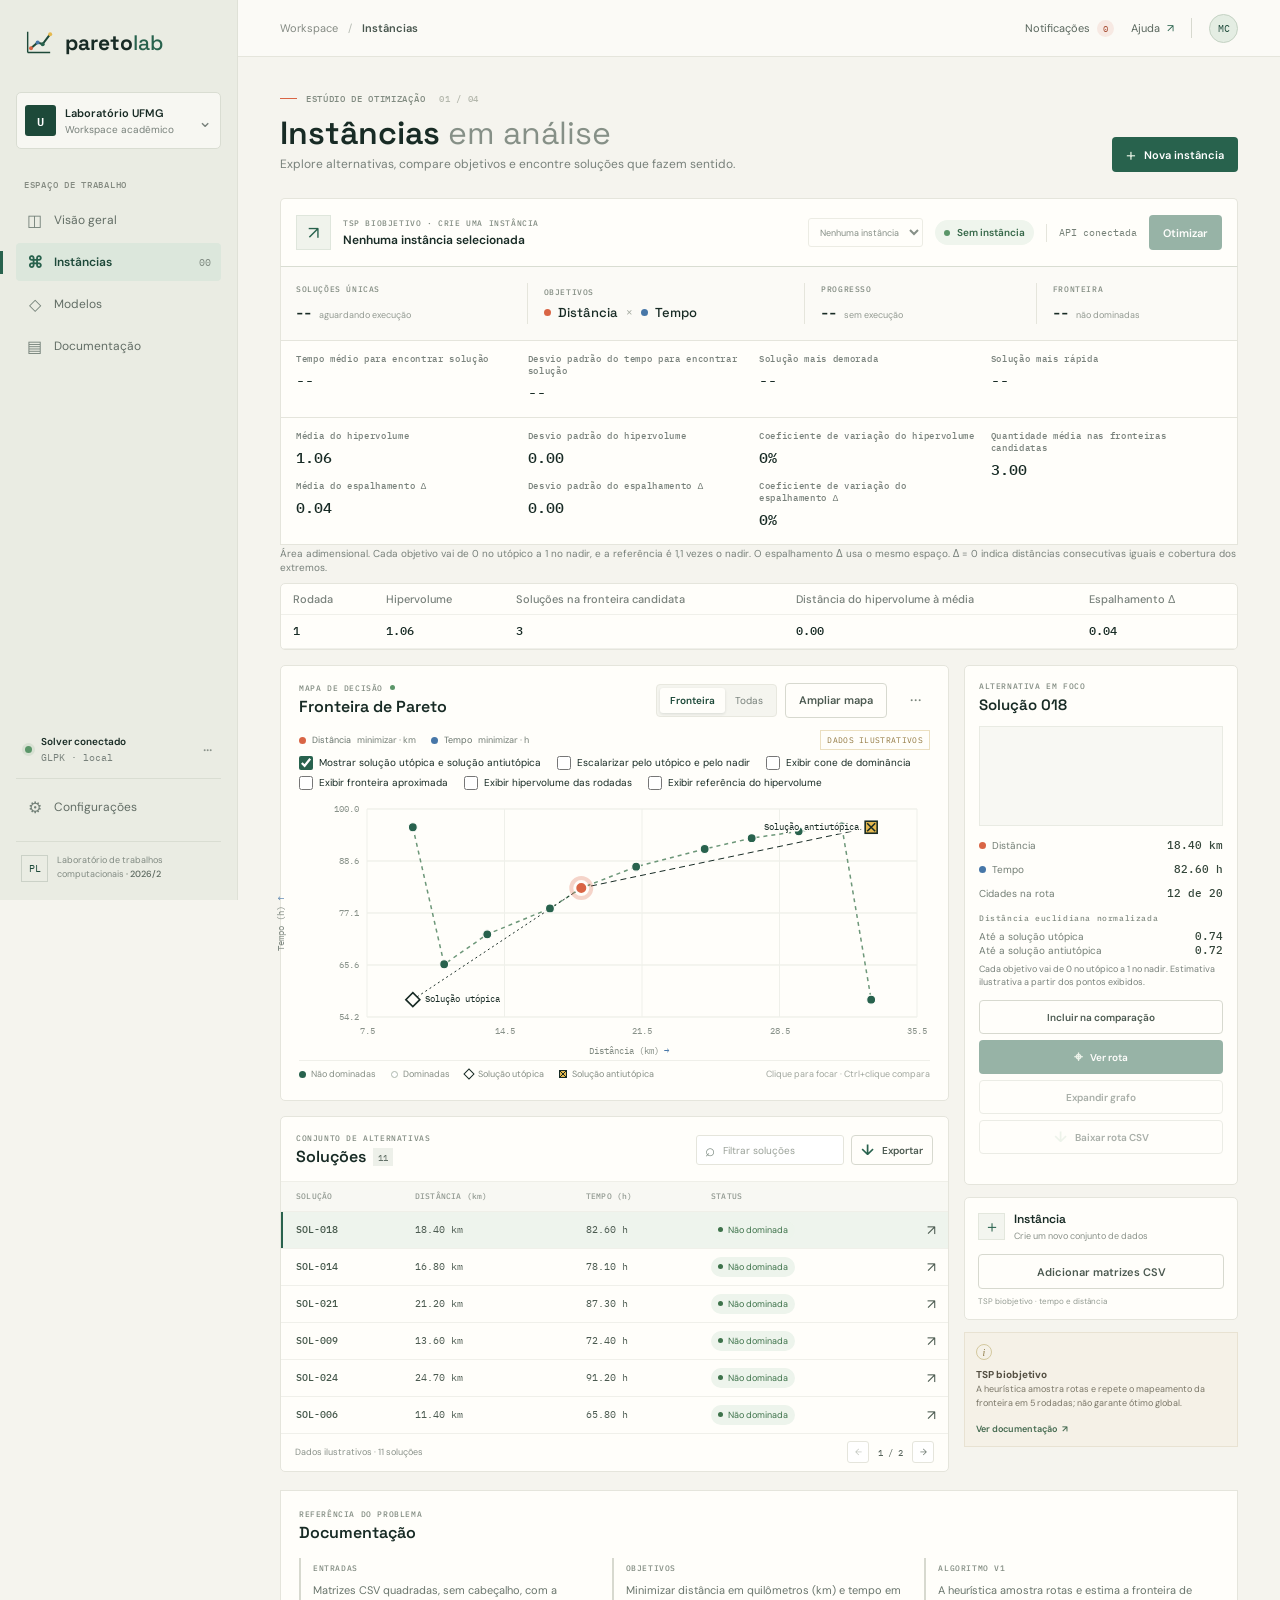
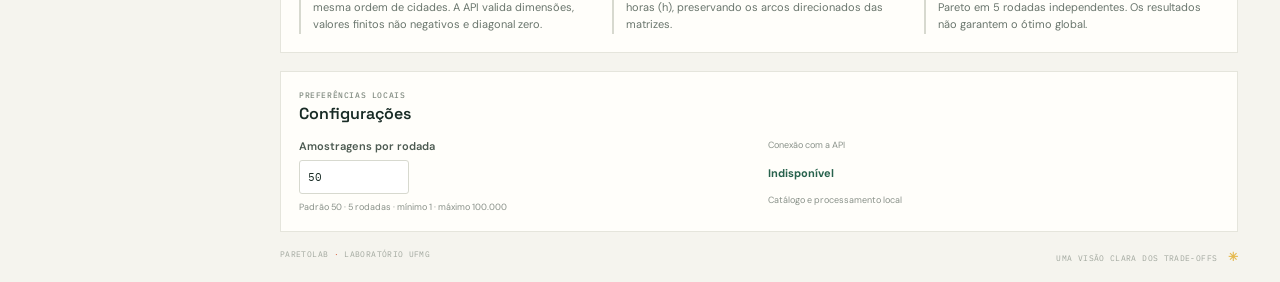
==== commit 29d9daa2: "comparação de soluções" ====
--- a/frontend/mockups/index.html
+++ b/frontend/mockups/index.html
@@ -15,6 +15,7 @@
     <script src="hypervolume.js" defer></script>
     <script src="quality_evolution.js" defer></script>
     <script src="round_filter.js" defer></script>
+    <script src="solution_compare.js" defer></script>
     <script src="app.js" defer></script>
   </head>
   <body>
@@ -163,7 +164,7 @@
               <section class="chart-panel panel">
                 <div class="panel-heading chart-heading">
                   <div><p class="section-kicker">MAPA DE DECISÃO <span class="live-dot"></span></p><h2>Fronteira de Pareto</h2></div>
-                  <div class="chart-controls"><div class="segmented-control" role="tablist" aria-label="Visualização do gráfico"><button class="segment active" id="tab-frontier" type="button" role="tab" aria-selected="true" data-view="frontier">Fronteira</button><button class="segment" id="tab-all" type="button" role="tab" aria-selected="false" data-view="all">Todas</button></div><button class="button button-light" id="toggle-chart-expand" type="button" aria-pressed="false">Ampliar mapa</button><button class="icon-button chart-menu" type="button" aria-label="Opções do gráfico" title="Opções do gráfico">···</button></div>
+                  <div class="chart-controls"><div class="segmented-control" role="tablist" aria-label="Visualização do gráfico"><button class="segment active" id="tab-frontier" type="button" role="tab" aria-selected="true" data-view="frontier">Fronteira</button><button class="segment" id="tab-all" type="button" role="tab" aria-selected="false" data-view="all">Todas</button></div><button class="button button-primary compare-map-button" id="compare-solutions" type="button" hidden>Comparar soluções</button><button class="button button-light" id="toggle-chart-expand" type="button" aria-pressed="false">Ampliar mapa</button><button class="icon-button chart-menu" type="button" aria-label="Opções do gráfico" title="Opções do gráfico">···</button></div>
                 </div>
                 <div class="chart-legend"><span><i class="legend-dot coral-dot"></i>Distância <b>minimizar · km</b></span><span><i class="legend-dot blue-dot"></i>Tempo <b>minimizar · h</b></span><span class="demo-tag" id="data-mode-tag">DADOS ILUSTRATIVOS</span></div>
                 <div class="reference-controls" role="group" aria-label="Controles do mapa de decisão"><label class="reference-toggle"><input id="toggle-reference-points" type="checkbox" checked>Mostrar solução utópica e solução antiutópica</label><label class="reference-toggle"><input id="toggle-normalized-scale" type="checkbox">Escalarizar pelo utópico e pelo nadir</label><label class="reference-toggle"><input id="toggle-dominance-cone" type="checkbox" aria-describedby="cone-status">Exibir cone de dominância</label><label class="reference-toggle"><input id="toggle-approximate-frontier" type="checkbox">Exibir fronteira aproximada</label><label class="reference-toggle"><input id="toggle-hypervolume" type="checkbox" aria-describedby="hypervolume-status">Exibir hipervolume das rodadas</label><label class="reference-toggle"><input id="toggle-hypervolume-reference" type="checkbox">Exibir referência do hipervolume</label></div>
@@ -171,6 +172,7 @@
                 <p id="scale-status" class="map-mode-status" hidden>Os pontos de referência ainda não estão disponíveis para escalarizar o mapa.</p>
                 <p id="cone-status" class="map-mode-status" hidden>Selecione uma solução para exibir o cone de dominância.</p>
                 <p id="hypervolume-status" class="map-mode-status" hidden>O hipervolume ainda não está disponível para esta execução.</p>
+                <p id="compare-selection-status" class="map-mode-status" hidden></p>
                 <div class="chart-wrap">
                   <div class="y-axis-title" id="y-axis-title">Tempo (h) <span>↑</span></div>
                   <div class="chart-stage">
@@ -179,7 +181,7 @@
                   </div>
                   <div class="x-axis-title" id="x-axis-title">Distância (km) <span>→</span></div>
                 </div>
-                <div class="chart-footnote"><span id="frontier-round-legend" class="frontier-round-legend" hidden aria-label="Rodadas da fronteira de Pareto"></span><span id="single-frontier-key"><span class="key-dot frontier-key"></span>Não dominadas</span><span id="dominated-key"><span class="key-dot dominated-key"></span>Dominadas</span><span id="reference-key-utopian" hidden><span class="key-diamond" aria-hidden="true"></span>Solução utópica</span><span id="reference-key-antiutopian" hidden><span class="key-square" aria-hidden="true"></span>Solução antiutópica</span><span id="cone-key" hidden><span class="key-hatch" aria-hidden="true"></span>Cone de dominância</span><span id="approximate-frontier-key" hidden>Fronteira aproximada da união</span><span id="scale-key" hidden>0% no utópico, 100% no nadir</span><span id="hypervolume-key" hidden><span class="key-hatch" aria-hidden="true"></span>Área do hipervolume da rodada</span><span id="hypervolume-reference-key" hidden><span class="key-reference" aria-hidden="true"></span>Referência do hipervolume</span><span class="chart-footnote-right">Clique em um ponto para selecionar</span></div>
+                <div class="chart-footnote"><span id="frontier-round-legend" class="frontier-round-legend" hidden aria-label="Rodadas da fronteira de Pareto"></span><span id="single-frontier-key"><span class="key-dot frontier-key"></span>Não dominadas</span><span id="dominated-key"><span class="key-dot dominated-key"></span>Dominadas</span><span id="reference-key-utopian" hidden><span class="key-diamond" aria-hidden="true"></span>Solução utópica</span><span id="reference-key-antiutopian" hidden><span class="key-square" aria-hidden="true"></span>Solução antiutópica</span><span id="cone-key" hidden><span class="key-hatch" aria-hidden="true"></span>Cone de dominância</span><span id="approximate-frontier-key" hidden>Fronteira aproximada da união</span><span id="scale-key" hidden>0% no utópico, 100% no nadir</span><span id="hypervolume-key" hidden><span class="key-hatch" aria-hidden="true"></span>Área do hipervolume da rodada</span><span id="hypervolume-reference-key" hidden><span class="key-reference" aria-hidden="true"></span>Referência do hipervolume</span><span id="chart-selection-hint" class="chart-selection-hint">Clique para focar · Ctrl+clique compara</span></div>
               </section>
 
               <section class="solutions-panel panel">
@@ -198,6 +200,7 @@
                 <div class="selected-chart"><canvas id="route-chart" role="img" aria-label="Gráfico da rota selecionada; selecione Ver rota para carregar os dados"></canvas></div>
                 <div class="detail-metrics"><div class="detail-metric"><span><i class="legend-dot coral-dot"></i>Distância</span><strong id="selected-cost">-- km</strong></div><div class="detail-metric"><span><i class="legend-dot blue-dot"></i>Tempo</span><strong id="selected-coverage">-- h</strong></div><div class="detail-metric"><span>Cidades na rota</span><strong id="selected-items">--</strong></div></div>
                 <div class="reference-distance" id="reference-distance" role="group" aria-labelledby="reference-distance-heading" aria-live="polite" hidden><p class="metric-label" id="reference-distance-heading">Distância euclidiana normalizada</p><div id="reference-distance-values"><div class="detail-metric"><span>Até a solução utópica</span><strong id="distance-utopian">--</strong></div><div class="detail-metric"><span>Até a solução antiutópica</span><strong id="distance-antiutopian">--</strong></div></div><p class="reference-distance-note" id="reference-distance-note"></p></div>
+                <button class="button button-light compare-button" id="toggle-compare-solution" type="button" disabled aria-pressed="false">Incluir na comparação</button>
                 <button class="button button-primary compare-button" id="view-route" type="button" disabled><span aria-hidden="true">⌖</span> Ver rota</button>
                 <button class="button button-light compare-button" id="expand-route" type="button" disabled aria-haspopup="dialog" aria-controls="route-dialog">Expandir grafo</button>
                 <button class="button button-light compare-button route-download" id="download-route" type="button" disabled><span aria-hidden="true">↓</span> Baixar rota CSV</button>
@@ -282,5 +285,28 @@
       </div>
       <p class="route-viewer-hint" id="route-viewer-hint">Roda do mouse amplia o ponto sob o cursor. Arraste para deslocar o grafo. Zoom de 50% a 400%.</p>
     </dialog>
+
+    <dialog class="instance-dialog route-graph-dialog" id="compare-dialog" aria-labelledby="compare-dialog-title" aria-describedby="compare-viewer-hint">
+      <div class="dialog-header">
+        <div>
+          <p class="section-kicker" id="compare-dialog-kicker">COMPARAÇÃO DE SOLUÇÕES</p>
+          <h2 id="compare-dialog-title">Rotas sobrepostas</h2>
+        </div>
+        <button class="icon-button dialog-close" id="close-compare-dialog" type="button" aria-label="Fechar comparação">×</button>
+      </div>
+      <p class="compare-note" id="compare-dialog-note"></p>
+      <ul id="compare-metrics" class="compare-metrics" aria-label="Métricas das soluções comparadas"></ul>
+      <div class="route-viewer-toolbar" role="toolbar" aria-label="Zoom da comparação">
+        <button class="button button-light" id="compare-zoom-out" type="button">Diminuir zoom</button>
+        <span class="route-zoom-readout" aria-live="polite"><span class="sr-only">Zoom atual: </span><span id="compare-zoom-level">100%</span></span>
+        <button class="button button-light" id="compare-zoom-in" type="button">Aumentar zoom</button>
+        <button class="button button-light" id="compare-zoom-reset" type="button">Tamanho original</button>
+      </div>
+      <div class="route-viewer-stage" id="compare-viewer-stage">
+        <canvas id="compare-canvas" role="img" aria-label="Rotas sobrepostas das soluções selecionadas"></canvas>
+        <div class="chart-tooltip" id="compare-tooltip" role="status" hidden></div>
+      </div>
+      <p class="route-viewer-hint" id="compare-viewer-hint">Passe o mouse sobre uma aresta para ver o tempo e a distância. A roda do mouse amplia o ponto sob o cursor. Arraste para deslocar. Zoom de 50% a 400%.</p>
+    </dialog>
   </body>
 </html>
--- a/frontend/mockups/styles.css
+++ b/frontend/mockups/styles.css
@@ -183,7 +183,8 @@
 .key-dot { display: inline-block; width: 7px; height: 7px; border-radius: 50%; }
 .frontier-key { background: var(--green); }
 .dominated-key { border: 1px solid #aeb8ad; background: white; }
-.chart-footnote-right { margin-left: auto; color: #a0a69e; }
+.chart-footnote-right, .chart-selection-hint { margin-left: auto; color: #a0a69e; }
+.compare-map-button { min-height: 28px; padding: 0 10px; font-size: 10px; white-space: nowrap; }
 .chart-controls { display: flex; flex-wrap: wrap; align-items: center; gap: 8px; justify-content: flex-end; }
 .chart-panel.is-expanded .chart-stage { height: min(68vh, 640px); }
 .quality-table-scroll { overflow-x: auto; margin: 8px 0 0; border: 1px solid var(--line); border-radius: 5px; background: var(--surface); }
@@ -266,7 +267,9 @@
 .solutions-table tbody tr { cursor: pointer; transition: background .12s ease; }
 .solutions-table tbody tr:hover { background: #f7f8f2; }
 .solutions-table tbody tr.selected-row { background: #eef4ed; }
+.solutions-table tbody tr.compared-row:not(.selected-row) { background: #fbf8ee; }
 .solutions-table tbody tr.selected-row td:first-child { box-shadow: inset 2px 0 var(--green); }
+.compare-row-swatch { display: inline-block; width: 14px; margin-right: 6px; border-top: 2px solid; vertical-align: middle; }
 .table-id { color: #44574a; font: 500 10px var(--mono); }
 .table-number { font: 10px var(--mono); }
 .status-pill { display: inline-flex; align-items: center; gap: 5px; padding: 4px 7px; border-radius: 12px; font-size: 9px; }
@@ -376,6 +379,13 @@
 #route-viewer-canvas { position: absolute; inset: 0; display: block; width: 100%; height: 100%; cursor: grab; touch-action: none; user-select: none; }
 #route-viewer-canvas.is-panning { cursor: grabbing; }
 .route-viewer-hint { flex: 0 0 auto; margin: 8px 0 0; color: var(--muted); font-size: 10px; line-height: 1.45; }
+.compare-note { flex: 0 0 auto; margin: 0 0 8px; color: var(--muted); font-size: 10px; line-height: 1.45; }
+.compare-metrics { display: grid; flex: 0 0 auto; gap: 6px; max-height: 132px; margin: 0 0 10px; padding: 0; overflow: auto; list-style: none; }
+.compare-metrics li { display: flex; flex-wrap: wrap; align-items: baseline; gap: 6px 12px; min-width: 0; color: #4c5a51; font-size: 11px; }
+.compare-metrics strong { color: var(--ink); font: 500 12px var(--mono); }
+.compare-swatch { width: 22px; border-top: 2px solid currentColor; }
+#compare-canvas { position: absolute; inset: 0; display: block; width: 100%; height: 100%; cursor: grab; touch-action: none; user-select: none; }
+#compare-canvas.is-panning { cursor: grabbing; }
 @media (max-width: 620px) { .route-graph-dialog[open] { width: min(1120px, calc(100vw - 16px)); max-width: calc(100% - 12px); height: calc(100dvh - 16px); padding: 12px; }.route-graph-dialog .dialog-header h2 { font-size: 16px; }.route-viewer-toolbar .button { flex: 1 1 calc(50% - 8px); }.route-zoom-readout { flex: 1 1 100%; order: -1; justify-content: flex-start; } }
 
 @media (min-width: 1600px) { .page-wrap { padding-right: 54px; padding-left: 54px; }.chart-stage { height: 285px; } }
@@ -383,5 +393,5 @@
 @media (max-width: 960px) { .sidebar { width: 64px; align-items: center; padding: 18px 8px 12px; }.brand { margin: 0 0 25px; }.brand-mark { width: 34px; }.brand-word, .workspace-copy, .picker-caret, .nav-label, .nav-item:not(.active)::after, .nav-item, .solver-status > span:nth-child(2), .solver-status .status-chevron, .sidebar-footer, .settings-link { font-size: 0; }.workspace-picker { width: 43px; justify-content: center; padding: 5px; }.workspace-avatar { width: 31px; }.primary-nav { width: 100%; margin-top: 20px; }.nav-item { width: 46px; justify-content: center; gap: 0; padding: 0; font-size: 0; }.nav-item.active::before { left: -9px; }.nav-glyph { width: auto; font-size: 18px; }.nav-count { position: absolute; top: 2px; right: 2px; display: grid; width: 16px; height: 16px; place-items: center; border-radius: 50%; background: var(--green); color: white; font: 8px var(--mono); }.sidebar-bottom { display: flex; width: 100%; flex-direction: column; align-items: center; }.solver-status { justify-content: center; width: 45px; padding: 12px 0; }.solver-status > span:nth-child(2) { display: none; }.settings-link { width: 46px; margin: 7px 0 10px; }.main-content { margin-left: 64px; }.analysis-layout { grid-template-columns: minmax(0, 1fr); }.detail-rail { grid-template-columns: 1fr 1fr; }.model-note { grid-column: 1 / -1; }.selected-panel { min-height: 282px; }.chart-stage { height: 280px; } }
 @media (max-width: 620px) { .preview-content { grid-template-columns: minmax(0, 1fr); }.preview-graph, .preview-matrix { min-width: 0; }.toolbar-meta { flex-wrap: wrap; }.instance-select-label { max-width: 100%; }.instance-select-label select { max-width: 132px; } }
 @media (max-width: 620px) { .documentation-grid, .settings-grid { grid-template-columns: minmax(0, 1fr); gap: 13px; }.workspace-section { padding: 14px; } }
-@media (max-width: 620px) { .timing-strip { grid-template-columns: 1fr; padding: 12px 10px; } .topbar { height: 50px; padding: 0 15px; }.topbar-actions { gap: 11px; }.page-wrap { padding: 25px 14px 15px; }.page-heading { align-items: flex-start; gap: 14px; flex-direction: column; margin-bottom: 19px; }.page-heading .button { align-self: stretch; }.eyebrow { font-size: 8px; }h1 { font-size: 27px; }.page-description { max-width: 330px; line-height: 1.55; }.instance-toolbar { align-items: flex-start; gap: 8px; flex-direction: column; padding: 11px; }.toolbar-meta { width: 100%; justify-content: flex-end; }.metric-strip { grid-template-columns: 1fr 1fr; row-gap: 13px; padding: 14px 10px; }.metric { min-height: 43px; padding: 0 9px; }.metric:nth-child(2) { border-right: 0; }.metric:nth-child(3) { padding-left: 0; }.metric-end { padding-left: 9px; }.metric-value { font-size: 15px; }.metric-note { font-size: 8px; }.objective-values { font-size: 11px; }.analysis-layout { gap: 11px; margin-top: 11px; }.analysis-main { gap: 11px; }.chart-panel { padding: 13px 10px 9px; }.chart-heading { align-items: flex-start; gap: 7px; }.chart-heading h2 { font-size: 15px; }.segment { padding: 0 7px; font-size: 9px; }.chart-menu { display: none; }.chart-legend { flex-wrap: wrap; gap: 7px 11px; padding: 5px 0; }.chart-legend > span:not(.demo-tag) { gap: 4px; font-size: 8px; }.chart-legend b { font-size: 8px; }.demo-tag { margin-left: 0; font-size: 7px; }.chart-wrap { padding-left: 23px; }.chart-stage { height: 215px; }.y-axis-title { left: -17px; font-size: 8px; }.x-axis-title { font-size: 8px; }.chart-footnote { gap: 8px; font-size: 8px; }.chart-footnote-right { display: none !important; }.solutions-heading { align-items: flex-start; gap: 9px; flex-direction: column; padding: 12px; }.table-actions { width: 100%; }.search-box { flex: 1; }.solutions-table { min-width: 490px; }.table-footer { padding: 0 10px; }.detail-rail { grid-template-columns: 1fr; }.selected-panel { min-height: 0; }.selected-chart { height: 120px; }.model-note { grid-column: auto; }.page-footer { gap: 8px; font-size: 7px; }.page-footer span:last-child { text-align: right; }.breadcrumbs { font-size: 10px; } }
+@media (max-width: 620px) { .timing-strip { grid-template-columns: 1fr; padding: 12px 10px; } .topbar { height: 50px; padding: 0 15px; }.topbar-actions { gap: 11px; }.page-wrap { padding: 25px 14px 15px; }.page-heading { align-items: flex-start; gap: 14px; flex-direction: column; margin-bottom: 19px; }.page-heading .button { align-self: stretch; }.eyebrow { font-size: 8px; }h1 { font-size: 27px; }.page-description { max-width: 330px; line-height: 1.55; }.instance-toolbar { align-items: flex-start; gap: 8px; flex-direction: column; padding: 11px; }.toolbar-meta { width: 100%; justify-content: flex-end; }.metric-strip { grid-template-columns: 1fr 1fr; row-gap: 13px; padding: 14px 10px; }.metric { min-height: 43px; padding: 0 9px; }.metric:nth-child(2) { border-right: 0; }.metric:nth-child(3) { padding-left: 0; }.metric-end { padding-left: 9px; }.metric-value { font-size: 15px; }.metric-note { font-size: 8px; }.objective-values { font-size: 11px; }.analysis-layout { gap: 11px; margin-top: 11px; }.analysis-main { gap: 11px; }.chart-panel { padding: 13px 10px 9px; }.chart-heading { align-items: flex-start; gap: 7px; }.chart-heading h2 { font-size: 15px; }.segment { padding: 0 7px; font-size: 9px; }.chart-menu { display: none; }.chart-legend { flex-wrap: wrap; gap: 7px 11px; padding: 5px 0; }.chart-legend > span:not(.demo-tag) { gap: 4px; font-size: 8px; }.chart-legend b { font-size: 8px; }.demo-tag { margin-left: 0; font-size: 7px; }.chart-wrap { padding-left: 23px; }.chart-stage { height: 215px; }.y-axis-title { left: -17px; font-size: 8px; }.x-axis-title { font-size: 8px; }.chart-footnote { gap: 8px; font-size: 8px; }.chart-footnote-right, .chart-selection-hint { display: block; margin-left: 0; }.solutions-heading { align-items: flex-start; gap: 9px; flex-direction: column; padding: 12px; }.table-actions { width: 100%; }.search-box { flex: 1; }.solutions-table { min-width: 490px; }.table-footer { padding: 0 10px; }.detail-rail { grid-template-columns: 1fr; }.selected-panel { min-height: 0; }.selected-chart { height: 120px; }.model-note { grid-column: auto; }.page-footer { gap: 8px; font-size: 7px; }.page-footer span:last-child { text-align: right; }.breadcrumbs { font-size: 10px; } }
 @media (prefers-reduced-motion: reduce) { *, *::before, *::after { scroll-behavior: auto !important; transition-duration: .01ms !important; animation-duration: .01ms !important; animation-iteration-count: 1 !important; } }
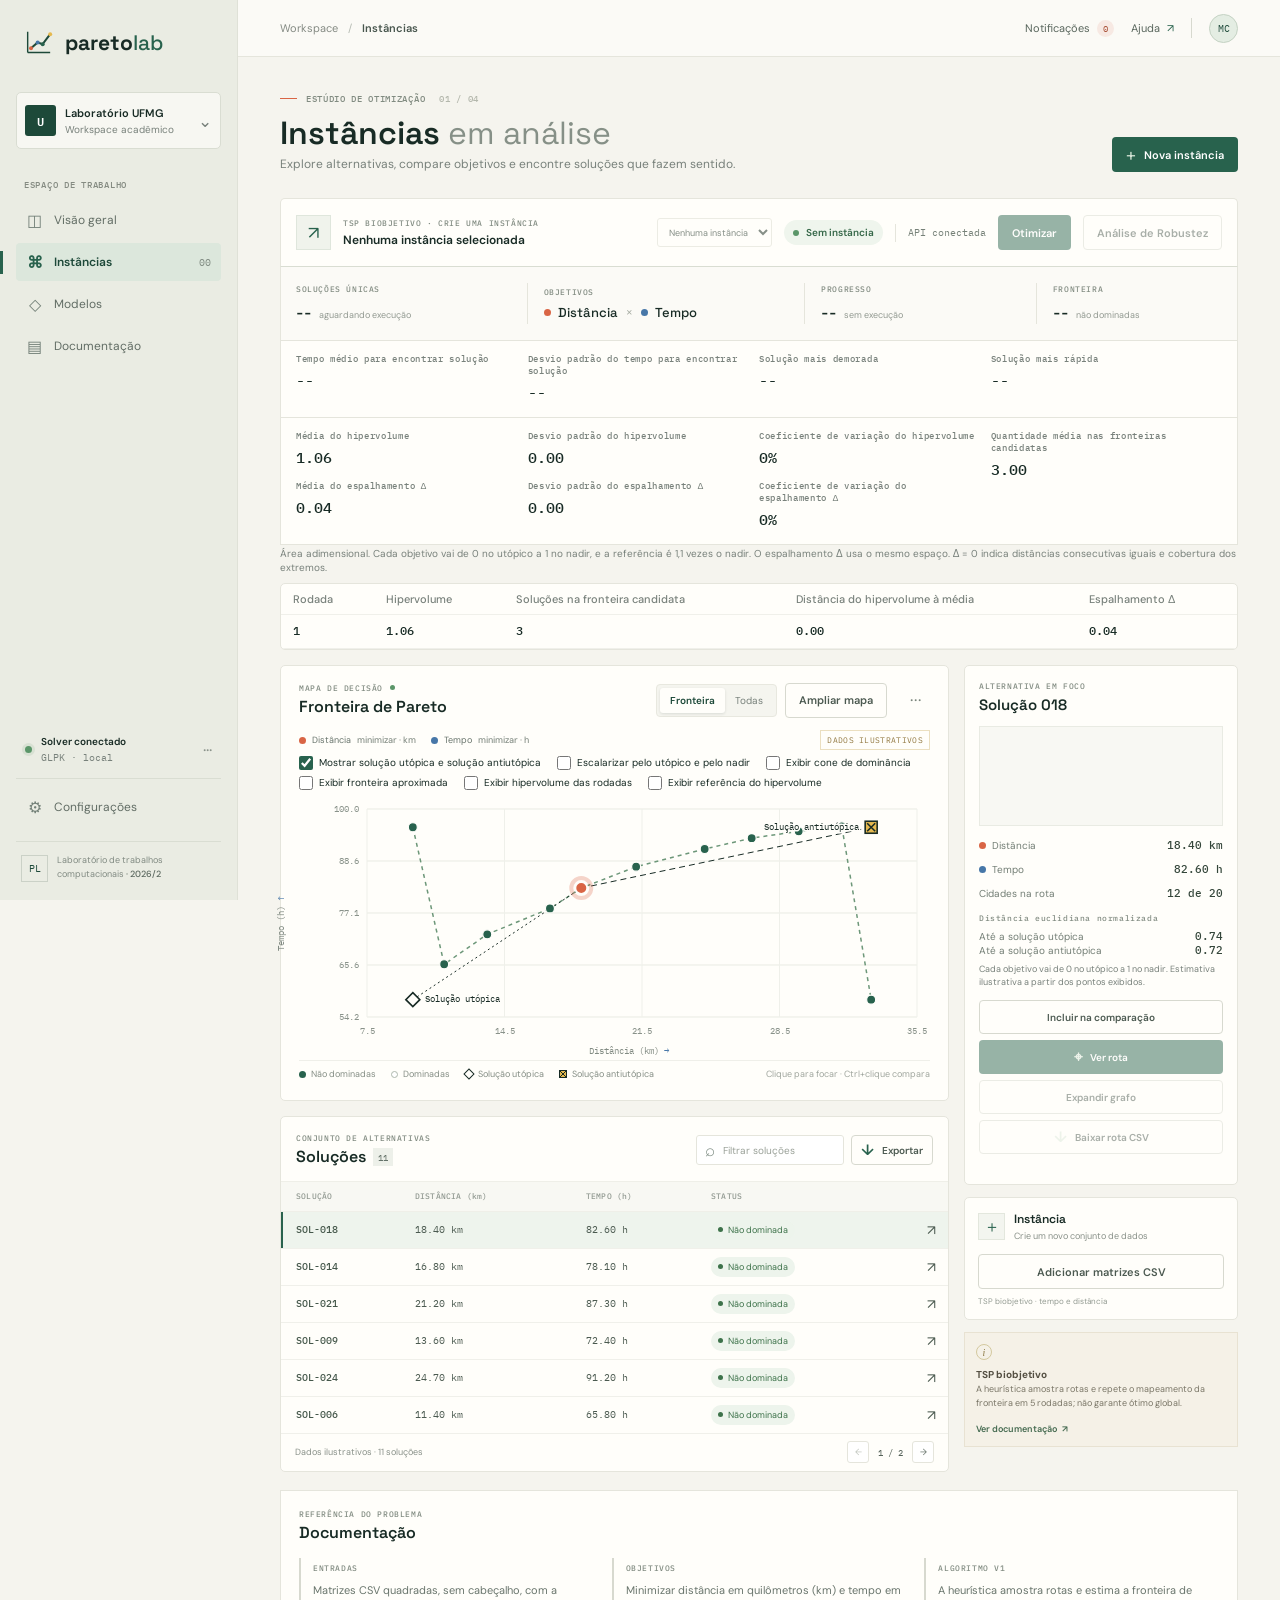
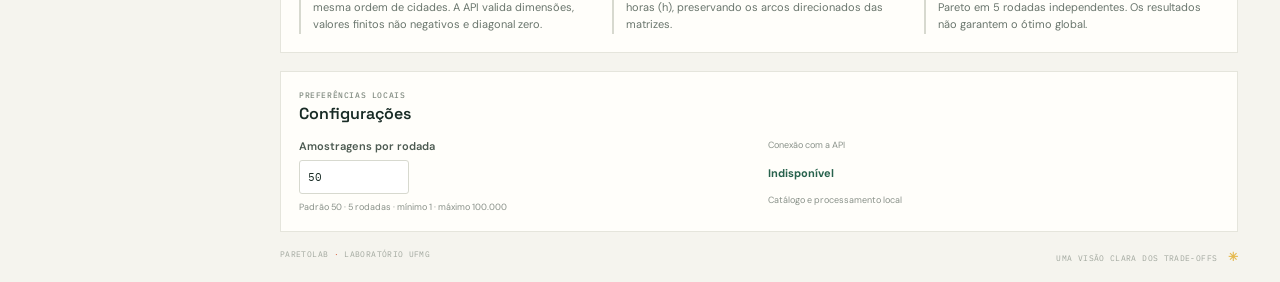
==== commit 31dac25f: "análise de robustez com simulação montecarlo" ====
--- a/frontend/mockups/index.html
+++ b/frontend/mockups/index.html
@@ -16,6 +16,7 @@
     <script src="quality_evolution.js" defer></script>
     <script src="round_filter.js" defer></script>
     <script src="solution_compare.js" defer></script>
+    <script src="robustness.js" defer></script>
     <script src="app.js" defer></script>
   </head>
   <body>
@@ -75,7 +76,7 @@
               <span class="instance-icon" aria-hidden="true">↗</span>
               <div><span class="micro-label">PROBLEMA DA MOCHILA · DEMONSTRAÇÃO</span><strong id="instance-name">Mochila biobjetivo <span class="instance-id">/ instância 07</span></strong></div>
             </div>
-            <div class="toolbar-meta"><label class="instance-select-label"><span class="sr-only">Instância</span><select id="instance-selector" aria-label="Selecionar instância"><option value="">Nenhuma instância</option></select></label><span class="run-badge"><span class="status-dot"></span>Dados ilustrativos</span><span class="meta-divider"></span><span class="toolbar-date">Protótipo</span><button class="button button-primary run-button" id="start-run" type="button" disabled>Otimizar</button><button class="button button-light run-button" id="cancel-run" type="button" hidden>Cancelar</button></div>
+            <div class="toolbar-meta"><label class="instance-select-label"><span class="sr-only">Instância</span><select id="instance-selector" aria-label="Selecionar instância"><option value="">Nenhuma instância</option></select></label><span class="run-badge"><span class="status-dot"></span>Dados ilustrativos</span><span class="meta-divider"></span><span class="toolbar-date">Protótipo</span><button class="button button-primary run-button" id="start-run" type="button" disabled>Otimizar</button><button class="button button-light run-button" id="robustness-analysis" type="button" disabled>Análise de Robustez</button><button class="button button-light run-button" id="cancel-run" type="button" hidden>Cancelar</button></div>
           </section>
 
           <section class="metric-strip" aria-label="Resumo da execução">
@@ -216,6 +217,93 @@
               <section class="model-note" id="modelos"><span class="note-mark">i</span><p><strong>TSP biobjetivo</strong><br>A heurística amostra rotas e repete o mapeamento da fronteira em 5 rodadas; não garante ótimo global.</p><a href="#documentacao">Ver documentação <span aria-hidden="true">↗</span></a></section>
             </aside>
           </section>
+          <section class="robustness-panel panel" id="robustness-panel" aria-labelledby="robustness-title" hidden>
+            <div class="panel-heading">
+              <div>
+                <p class="section-kicker">SIMULAÇÃO DOS TEMPOS</p>
+                <h2 id="robustness-title">Análise de robustez</h2>
+              </div>
+            </div>
+            <p id="robustness-status" class="map-mode-status" role="status">A análise ainda não foi executada.</p>
+            <p id="robustness-note" class="map-mode-status" hidden></p>
+            <ul id="robustness-warnings" class="robustness-warnings" hidden></ul>
+            <div class="quality-table-scroll" id="robustness-table-wrap" hidden>
+              <table id="robustness-table" class="quality-table">
+                <caption class="sr-only">Métricas de robustez das soluções da fronteira aproximada</caption>
+                <thead>
+                  <tr>
+                    <th scope="col">Solução</th>
+                    <th scope="col">Distância</th>
+                    <th scope="col" title="Tempo da rota com a matriz nominal">Tempo nominal</th>
+                    <th scope="col">Média</th>
+                    <th scope="col" title="Desvio-padrão dividido pela média do tempo simulado">CV</th>
+                    <th scope="col" title="Tempo não excedido em 95% dos cenários">P95</th>
+                    <th scope="col" title="Média do tempo nos cenários além do P95">CVaR 95%</th>
+                    <th scope="col" title="Probabilidade de exceder o prazo. Sem prazo, a célula fica sem valor.">P(prazo)</th>
+                    <th scope="col" title="Fração dos cenários em que a solução tem o menor tempo">Melhor tempo</th>
+                    <th scope="col" title="Fração dos cenários em que a solução permanece não dominada">Na fronteira</th>
+                    <th scope="col" title="Tempo a mais em relação à melhor solução do mesmo cenário">Regret médio</th>
+                    <th scope="col">Regret P95</th>
+                    <th scope="col" title="Contribuição média ao hipervolume do conjunto em cada cenário">Δ hipervolume</th>
+                  </tr>
+                </thead>
+                <tbody></tbody>
+              </table>
+            </div>
+            <div class="quality-table-scroll" id="robustness-arcs-wrap" hidden>
+              <table id="robustness-arcs" class="quality-table">
+                <caption>Arcos que mais concentram a variação do tempo</caption>
+                <thead>
+                  <tr>
+                    <th scope="col">Solução</th>
+                    <th scope="col">Arco</th>
+                    <th scope="col">Tempo nominal</th>
+                    <th scope="col" title="Participação na variância quando os arcos são independentes">Participação na variância</th>
+                    <th scope="col" title="Correlação do tempo do arco com o tempo da rota nos mesmos cenários">Correlação</th>
+                  </tr>
+                </thead>
+                <tbody></tbody>
+              </table>
+            </div>
+            <ul id="robustness-legend" class="robustness-legend" hidden></ul>
+            <div class="robustness-charts" id="robustness-charts" hidden>
+              <article class="robustness-figure" id="robustness-figure-box">
+                <h3>Tempo simulado</h3>
+                <p class="robustness-caption">A caixa é a metade central dos cenários. O losango coral é o tempo nominal.</p>
+                <canvas class="robustness-chart" id="robustness-box" role="img" aria-label="Boxplot do tempo simulado de cada solução da fronteira"></canvas>
+              </article>
+              <article class="robustness-figure" id="robustness-figure-cloud">
+                <h3>Distância e tempo nos cenários</h3>
+                <p class="robustness-caption">Cada ponto é a mesma rota em um cenário. A distância não muda.</p>
+                <canvas class="robustness-chart" id="robustness-cloud" role="img" aria-label="Nuvem de distância e tempo simulado"></canvas>
+              </article>
+              <article class="robustness-figure" id="robustness-figure-ranks">
+                <h3>Posição pelo tempo</h3>
+                <p class="robustness-caption">Cada faixa é a frequência de uma posição. Verde é o primeiro lugar.</p>
+                <canvas class="robustness-chart" id="robustness-ranks" role="img" aria-label="Distribuição das posições de cada solução pelo tempo"></canvas>
+              </article>
+              <article class="robustness-figure" id="robustness-figure-dominance">
+                <h3>Probabilidade de dominância</h3>
+                <p class="robustness-caption">A linha é quem domina e a coluna é quem é dominada.</p>
+                <canvas class="robustness-chart" id="robustness-dominance" role="img" aria-label="Mapa da probabilidade de uma solução dominar outra"></canvas>
+              </article>
+              <article class="robustness-figure" id="robustness-figure-cv-p95">
+                <h3>P95 conforme o CV</h3>
+                <p class="robustness-caption">Amostra própria da sensibilidade, com a correlação regional da análise.</p>
+                <canvas class="robustness-chart" id="robustness-cv-p95" role="img" aria-label="P95 do tempo em função do coeficiente de variação"></canvas>
+              </article>
+              <article class="robustness-figure" id="robustness-figure-cv-pi">
+                <h3>Fronteira conforme o CV</h3>
+                <p class="robustness-caption">Probabilidade de a solução continuar não dominada.</p>
+                <canvas class="robustness-chart" id="robustness-cv-pi" role="img" aria-label="Probabilidade de permanecer na fronteira em função do CV"></canvas>
+              </article>
+              <article class="robustness-figure" id="robustness-figure-rho">
+                <h3>Fronteira conforme ρ</h3>
+                <p class="robustness-caption">A mesma probabilidade quando a correlação dentro da região muda.</p>
+                <canvas class="robustness-chart" id="robustness-rho-pi" role="img" aria-label="Probabilidade de permanecer na fronteira em função da correlação regional"></canvas>
+              </article>
+            </div>
+          </section>
           <section class="workspace-section" id="documentacao" aria-labelledby="documentation-title">
             <p class="section-kicker">REFERÊNCIA DO PROBLEMA</p>
             <h2 id="documentation-title">Documentação</h2>
--- a/frontend/mockups/styles.css
+++ b/frontend/mockups/styles.css
@@ -100,7 +100,7 @@
 .micro-label { font-size: 8px; }
 .instance-identity strong { font-size: 12px; font-weight: 600; }
 .instance-id { color: #8a928b; font: 10px var(--mono); }
-.toolbar-meta { display: flex; align-items: center; gap: 12px; color: #768178; font-size: 10px; }
+.toolbar-meta { display: flex; align-items: center; flex-wrap: wrap; justify-content: flex-end; gap: 12px; color: #768178; font-size: 10px; }
 .run-badge { display: flex; align-items: center; gap: 7px; padding: 6px 9px; background: #eff5ed; color: #356748; border-radius: 20px; font-weight: 600; }
 .run-badge .status-dot { width: 6px; height: 6px; box-shadow: none; }
 .meta-divider { width: 1px; height: 18px; background: var(--line); }
@@ -394,4 +394,22 @@
 @media (max-width: 620px) { .preview-content { grid-template-columns: minmax(0, 1fr); }.preview-graph, .preview-matrix { min-width: 0; }.toolbar-meta { flex-wrap: wrap; }.instance-select-label { max-width: 100%; }.instance-select-label select { max-width: 132px; } }
 @media (max-width: 620px) { .documentation-grid, .settings-grid { grid-template-columns: minmax(0, 1fr); gap: 13px; }.workspace-section { padding: 14px; } }
 @media (max-width: 620px) { .timing-strip { grid-template-columns: 1fr; padding: 12px 10px; } .topbar { height: 50px; padding: 0 15px; }.topbar-actions { gap: 11px; }.page-wrap { padding: 25px 14px 15px; }.page-heading { align-items: flex-start; gap: 14px; flex-direction: column; margin-bottom: 19px; }.page-heading .button { align-self: stretch; }.eyebrow { font-size: 8px; }h1 { font-size: 27px; }.page-description { max-width: 330px; line-height: 1.55; }.instance-toolbar { align-items: flex-start; gap: 8px; flex-direction: column; padding: 11px; }.toolbar-meta { width: 100%; justify-content: flex-end; }.metric-strip { grid-template-columns: 1fr 1fr; row-gap: 13px; padding: 14px 10px; }.metric { min-height: 43px; padding: 0 9px; }.metric:nth-child(2) { border-right: 0; }.metric:nth-child(3) { padding-left: 0; }.metric-end { padding-left: 9px; }.metric-value { font-size: 15px; }.metric-note { font-size: 8px; }.objective-values { font-size: 11px; }.analysis-layout { gap: 11px; margin-top: 11px; }.analysis-main { gap: 11px; }.chart-panel { padding: 13px 10px 9px; }.chart-heading { align-items: flex-start; gap: 7px; }.chart-heading h2 { font-size: 15px; }.segment { padding: 0 7px; font-size: 9px; }.chart-menu { display: none; }.chart-legend { flex-wrap: wrap; gap: 7px 11px; padding: 5px 0; }.chart-legend > span:not(.demo-tag) { gap: 4px; font-size: 8px; }.chart-legend b { font-size: 8px; }.demo-tag { margin-left: 0; font-size: 7px; }.chart-wrap { padding-left: 23px; }.chart-stage { height: 215px; }.y-axis-title { left: -17px; font-size: 8px; }.x-axis-title { font-size: 8px; }.chart-footnote { gap: 8px; font-size: 8px; }.chart-footnote-right, .chart-selection-hint { display: block; margin-left: 0; }.solutions-heading { align-items: flex-start; gap: 9px; flex-direction: column; padding: 12px; }.table-actions { width: 100%; }.search-box { flex: 1; }.solutions-table { min-width: 490px; }.table-footer { padding: 0 10px; }.detail-rail { grid-template-columns: 1fr; }.selected-panel { min-height: 0; }.selected-chart { height: 120px; }.model-note { grid-column: auto; }.page-footer { gap: 8px; font-size: 7px; }.page-footer span:last-child { text-align: right; }.breadcrumbs { font-size: 10px; } }
+.robustness-panel { margin-top: 15px; padding: 16px; }
+.robustness-panel[hidden] { display: none; }
+.robustness-panel .panel-heading { margin-bottom: 8px; }
+.robustness-warnings { margin: 8px 0 0; padding-left: 18px; color: #8a5a32; font-size: 12px; }
+.robustness-warnings[hidden] { display: none; }
+.robustness-legend { display: flex; flex-wrap: wrap; gap: 8px 14px; margin: 12px 0 0; padding: 0; list-style: none; }
+.robustness-legend[hidden] { display: none; }
+.robustness-legend li { display: flex; align-items: center; gap: 6px; color: #536157; font-size: 11px; }
+.robustness-swatch { width: 9px; height: 9px; border-radius: 50%; }
+.robustness-charts { display: grid; grid-template-columns: 1fr 1fr; gap: 12px; margin-top: 12px; }
+.robustness-charts[hidden] { display: none; }
+.robustness-figure { min-width: 0; padding: 10px 12px 12px; border: 1px solid var(--line); border-radius: 5px; background: #fbfaf6; }
+.robustness-figure[hidden] { display: none; }
+.robustness-figure h3 { margin: 0 0 4px; font: 600 14px/1.3 var(--display); }
+.robustness-caption { margin: 0 0 8px; color: #78817b; font-size: 12px; }
+.robustness-chart { display: block; width: 100%; height: 260px; }
+.quality-table caption:not(.sr-only) { padding: 8px 12px 0; caption-side: top; color: var(--ink); font: 600 13px/1.3 var(--display); text-align: left; }
+@media (max-width: 800px) { .robustness-charts { grid-template-columns: 1fr; } .robustness-chart { height: 220px; } }
 @media (prefers-reduced-motion: reduce) { *, *::before, *::after { scroll-behavior: auto !important; transition-duration: .01ms !important; animation-duration: .01ms !important; animation-iteration-count: 1 !important; } }
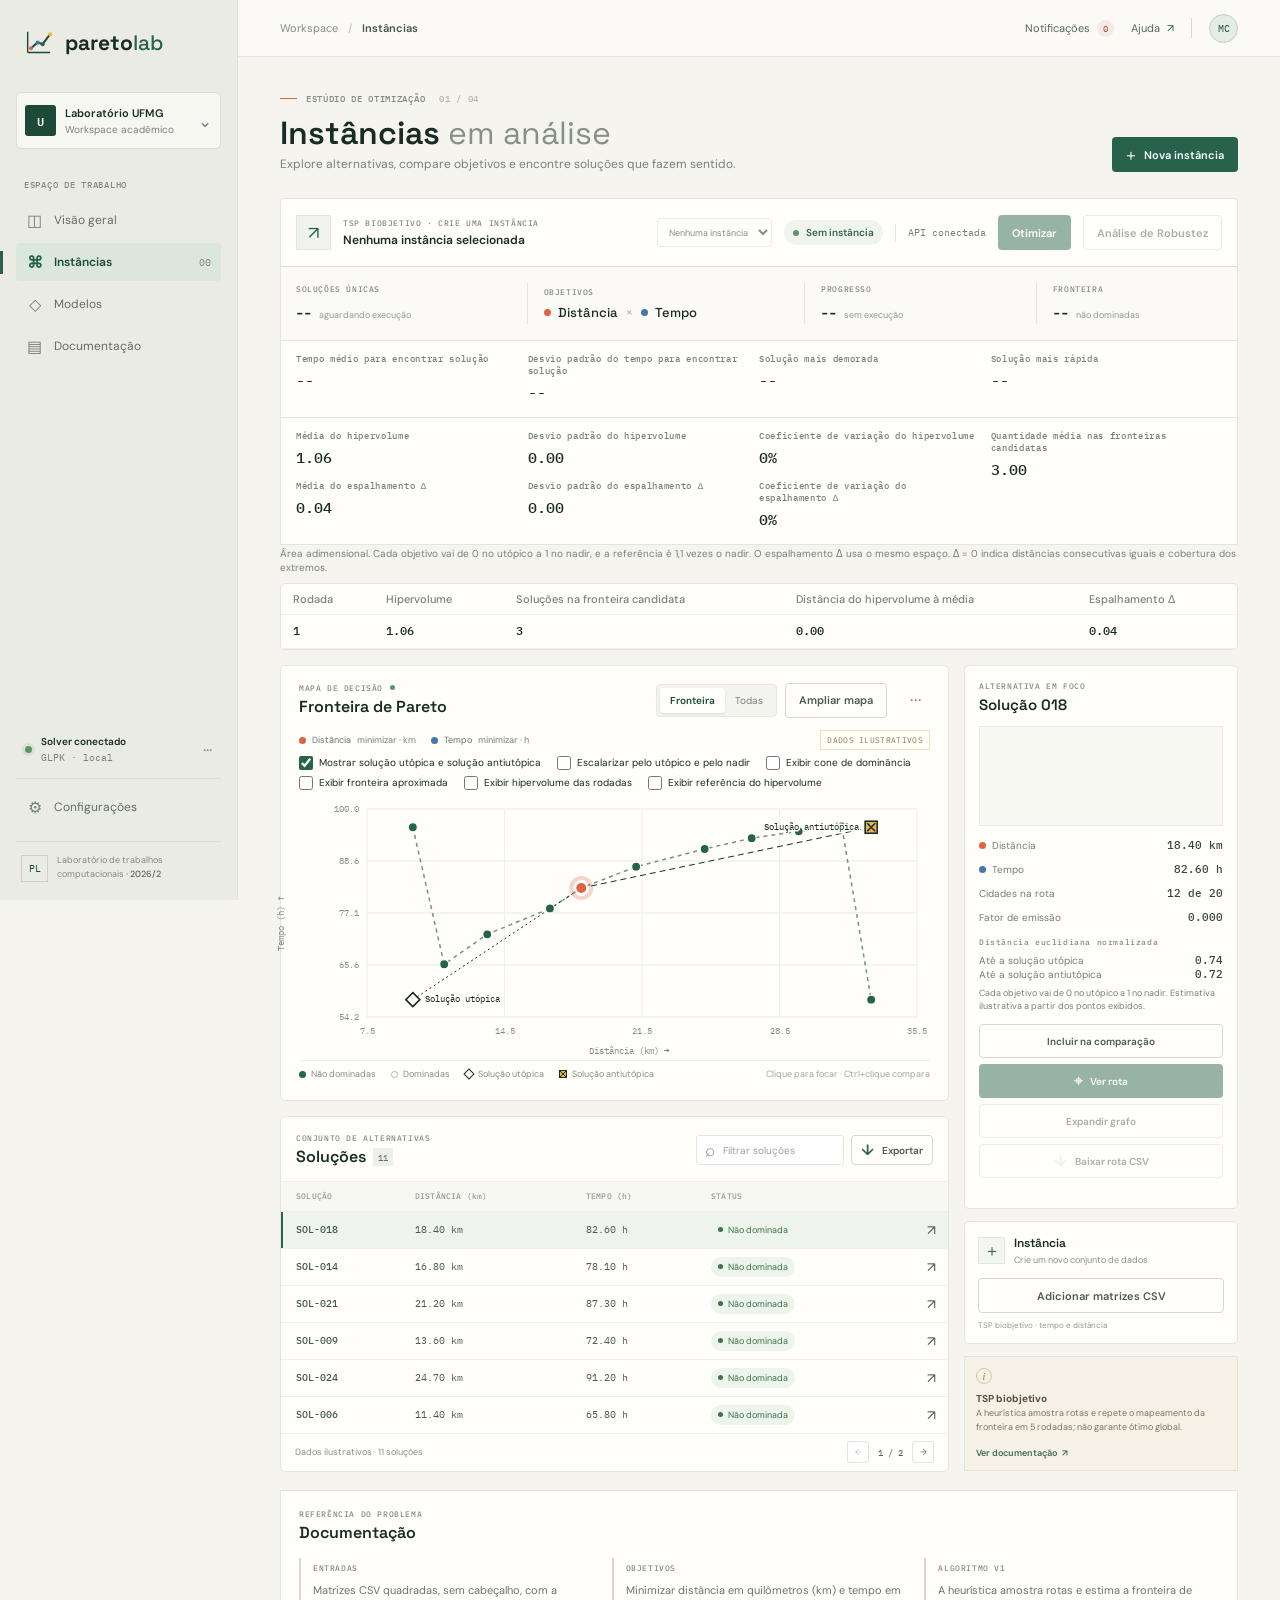
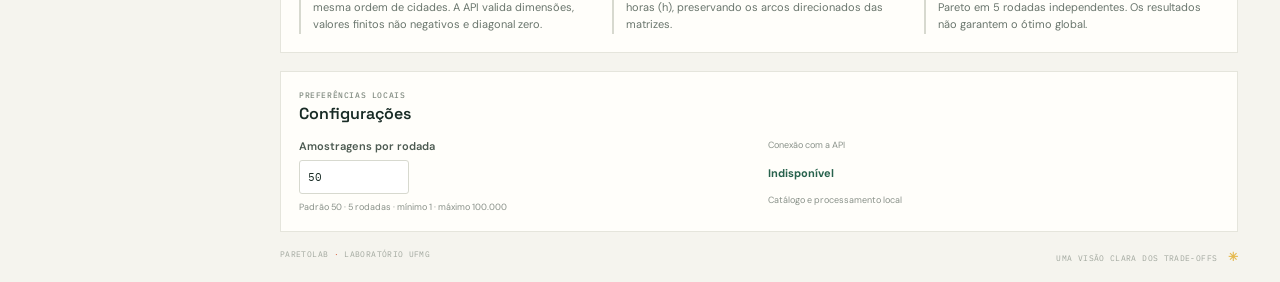
==== commit 2bea0bb5: "critério ambiental e de robustez" ====
--- a/frontend/mockups/index.html
+++ b/frontend/mockups/index.html
@@ -17,6 +17,7 @@
     <script src="round_filter.js" defer></script>
     <script src="solution_compare.js" defer></script>
     <script src="robustness.js" defer></script>
+    <script src="emission_heatmap.js" defer></script>
     <script src="app.js" defer></script>
   </head>
   <body>
@@ -199,7 +200,7 @@
               <section class="selected-panel panel">
                 <div class="panel-heading selected-heading"><div><p class="section-kicker">ALTERNATIVA EM FOCO</p><h2 id="selected-title">Nenhuma selecionada</h2></div></div>
                 <div class="selected-chart"><canvas id="route-chart" role="img" aria-label="Gráfico da rota selecionada; selecione Ver rota para carregar os dados"></canvas></div>
-                <div class="detail-metrics"><div class="detail-metric"><span><i class="legend-dot coral-dot"></i>Distância</span><strong id="selected-cost">-- km</strong></div><div class="detail-metric"><span><i class="legend-dot blue-dot"></i>Tempo</span><strong id="selected-coverage">-- h</strong></div><div class="detail-metric"><span>Cidades na rota</span><strong id="selected-items">--</strong></div></div>
+                <div class="detail-metrics"><div class="detail-metric"><span><i class="legend-dot coral-dot"></i>Distância</span><strong id="selected-cost">-- km</strong></div><div class="detail-metric"><span><i class="legend-dot blue-dot"></i>Tempo</span><strong id="selected-coverage">-- h</strong></div><div class="detail-metric"><span>Cidades na rota</span><strong id="selected-items">--</strong></div><div class="detail-metric"><span title="Média dos fatores de velocidade dos arcos, ponderada pela distância">Fator de emissão</span><strong id="selected-emission">--</strong></div></div>
                 <div class="reference-distance" id="reference-distance" role="group" aria-labelledby="reference-distance-heading" aria-live="polite" hidden><p class="metric-label" id="reference-distance-heading">Distância euclidiana normalizada</p><div id="reference-distance-values"><div class="detail-metric"><span>Até a solução utópica</span><strong id="distance-utopian">--</strong></div><div class="detail-metric"><span>Até a solução antiutópica</span><strong id="distance-antiutopian">--</strong></div></div><p class="reference-distance-note" id="reference-distance-note"></p></div>
                 <button class="button button-light compare-button" id="toggle-compare-solution" type="button" disabled aria-pressed="false">Incluir na comparação</button>
                 <button class="button button-primary compare-button" id="view-route" type="button" disabled><span aria-hidden="true">⌖</span> Ver rota</button>
@@ -227,81 +228,30 @@
             <p id="robustness-status" class="map-mode-status" role="status">A análise ainda não foi executada.</p>
             <p id="robustness-note" class="map-mode-status" hidden></p>
             <ul id="robustness-warnings" class="robustness-warnings" hidden></ul>
-            <div class="quality-table-scroll" id="robustness-table-wrap" hidden>
-              <table id="robustness-table" class="quality-table">
-                <caption class="sr-only">Métricas de robustez das soluções da fronteira aproximada</caption>
-                <thead>
-                  <tr>
-                    <th scope="col">Solução</th>
-                    <th scope="col">Distância</th>
-                    <th scope="col" title="Tempo da rota com a matriz nominal">Tempo nominal</th>
-                    <th scope="col">Média</th>
-                    <th scope="col" title="Desvio-padrão dividido pela média do tempo simulado">CV</th>
-                    <th scope="col" title="Tempo não excedido em 95% dos cenários">P95</th>
-                    <th scope="col" title="Média do tempo nos cenários além do P95">CVaR 95%</th>
-                    <th scope="col" title="Probabilidade de exceder o prazo. Sem prazo, a célula fica sem valor.">P(prazo)</th>
-                    <th scope="col" title="Fração dos cenários em que a solução tem o menor tempo">Melhor tempo</th>
-                    <th scope="col" title="Fração dos cenários em que a solução permanece não dominada">Na fronteira</th>
-                    <th scope="col" title="Tempo a mais em relação à melhor solução do mesmo cenário">Regret médio</th>
-                    <th scope="col">Regret P95</th>
-                    <th scope="col" title="Contribuição média ao hipervolume do conjunto em cada cenário">Δ hipervolume</th>
-                  </tr>
-                </thead>
-                <tbody></tbody>
-              </table>
-            </div>
-            <div class="quality-table-scroll" id="robustness-arcs-wrap" hidden>
-              <table id="robustness-arcs" class="quality-table">
-                <caption>Arcos que mais concentram a variação do tempo</caption>
-                <thead>
-                  <tr>
-                    <th scope="col">Solução</th>
-                    <th scope="col">Arco</th>
-                    <th scope="col">Tempo nominal</th>
-                    <th scope="col" title="Participação na variância quando os arcos são independentes">Participação na variância</th>
-                    <th scope="col" title="Correlação do tempo do arco com o tempo da rota nos mesmos cenários">Correlação</th>
-                  </tr>
-                </thead>
-                <tbody></tbody>
-              </table>
-            </div>
-            <ul id="robustness-legend" class="robustness-legend" hidden></ul>
-            <div class="robustness-charts" id="robustness-charts" hidden>
-              <article class="robustness-figure" id="robustness-figure-box">
-                <h3>Tempo simulado</h3>
-                <p class="robustness-caption">A caixa é a metade central dos cenários. O losango coral é o tempo nominal.</p>
-                <canvas class="robustness-chart" id="robustness-box" role="img" aria-label="Boxplot do tempo simulado de cada solução da fronteira"></canvas>
-              </article>
-              <article class="robustness-figure" id="robustness-figure-cloud">
-                <h3>Distância e tempo nos cenários</h3>
-                <p class="robustness-caption">Cada ponto é a mesma rota em um cenário. A distância não muda.</p>
-                <canvas class="robustness-chart" id="robustness-cloud" role="img" aria-label="Nuvem de distância e tempo simulado"></canvas>
-              </article>
-              <article class="robustness-figure" id="robustness-figure-ranks">
-                <h3>Posição pelo tempo</h3>
-                <p class="robustness-caption">Cada faixa é a frequência de uma posição. Verde é o primeiro lugar.</p>
-                <canvas class="robustness-chart" id="robustness-ranks" role="img" aria-label="Distribuição das posições de cada solução pelo tempo"></canvas>
-              </article>
-              <article class="robustness-figure" id="robustness-figure-dominance">
-                <h3>Probabilidade de dominância</h3>
-                <p class="robustness-caption">A linha é quem domina e a coluna é quem é dominada.</p>
-                <canvas class="robustness-chart" id="robustness-dominance" role="img" aria-label="Mapa da probabilidade de uma solução dominar outra"></canvas>
-              </article>
-              <article class="robustness-figure" id="robustness-figure-cv-p95">
-                <h3>P95 conforme o CV</h3>
-                <p class="robustness-caption">Amostra própria da sensibilidade, com a correlação regional da análise.</p>
-                <canvas class="robustness-chart" id="robustness-cv-p95" role="img" aria-label="P95 do tempo em função do coeficiente de variação"></canvas>
-              </article>
-              <article class="robustness-figure" id="robustness-figure-cv-pi">
-                <h3>Fronteira conforme o CV</h3>
-                <p class="robustness-caption">Probabilidade de a solução continuar não dominada.</p>
-                <canvas class="robustness-chart" id="robustness-cv-pi" role="img" aria-label="Probabilidade de permanecer na fronteira em função do CV"></canvas>
-              </article>
-              <article class="robustness-figure" id="robustness-figure-rho">
-                <h3>Fronteira conforme ρ</h3>
-                <p class="robustness-caption">A mesma probabilidade quando a correlação dentro da região muda.</p>
-                <canvas class="robustness-chart" id="robustness-rho-pi" role="img" aria-label="Probabilidade de permanecer na fronteira em função da correlação regional"></canvas>
-              </article>
+            <div id="robustness-results" hidden>
+              <div class="robustness-toolbar">
+                <label class="search-box" for="robustness-filter"><span aria-hidden="true">⌕</span><input id="robustness-filter" type="search" placeholder="Filtrar soluções" aria-label="Filtrar soluções da análise de robustez"></label>
+                <p id="robustness-minmax" class="robustness-choice" hidden></p>
+              </div>
+              <div class="quality-table-scroll" id="robustness-table-wrap">
+                <table id="robustness-table" class="quality-table">
+                  <caption class="sr-only">Métricas de robustez das soluções da fronteira aproximada</caption>
+                  <thead></thead>
+                  <tbody></tbody>
+                </table>
+              </div>
+              <div class="robustness-charts" id="robustness-charts">
+                <article class="robustness-figure" id="robustness-figure-box">
+                  <h3>Tempo simulado</h3>
+                  <p class="robustness-caption">A caixa é a metade central dos cenários. O losango coral é o tempo nominal. O rótulo é o início do identificador da solução.</p>
+                  <canvas class="robustness-chart" id="robustness-box" role="img" aria-label="Boxplot do tempo simulado de cada solução da fronteira"></canvas>
+                </article>
+                <article class="robustness-figure" id="robustness-figure-dominance">
+                  <h3>Probabilidade de dominância</h3>
+                  <p class="robustness-caption">A linha é quem domina e a coluna é quem é dominada. O rótulo é o início do identificador da solução.</p>
+                  <canvas class="robustness-chart robustness-chart-dominance" id="robustness-dominance" role="img" aria-label="Mapa da probabilidade de uma solução dominar outra"></canvas>
+                </article>
+              </div>
             </div>
           </section>
           <section class="workspace-section" id="documentacao" aria-labelledby="documentation-title">
@@ -362,12 +312,14 @@
         </div>
         <button class="icon-button dialog-close" id="close-route-dialog" type="button" aria-label="Fechar">×</button>
       </div>
-      <div class="route-viewer-toolbar" role="toolbar" aria-label="Zoom do grafo">
+      <div class="route-viewer-toolbar" role="toolbar" aria-label="Visualização da rota">
         <button class="button button-light" id="route-zoom-out" type="button">Diminuir zoom</button>
         <span class="route-zoom-readout" aria-live="polite"><span class="sr-only">Zoom atual: </span><span id="route-zoom-level">100%</span></span>
         <button class="button button-light" id="route-zoom-in" type="button">Aumentar zoom</button>
         <button class="button button-light" id="route-zoom-reset" type="button">Tamanho original</button>
-      </div>
+        <button class="button button-light" id="route-emission-heatmap" type="button" aria-pressed="false">Densidade de CO2 (kg, suavizada)</button>
+      </div>
+      <p class="route-emission-summary" id="route-emission-summary" hidden></p>
       <div class="route-viewer-stage" id="route-viewer-stage">
         <canvas id="route-viewer-canvas" role="img" aria-label="Grafo ampliado da rota selecionada"></canvas>
       </div>
--- a/frontend/mockups/styles.css
+++ b/frontend/mockups/styles.css
@@ -374,6 +374,9 @@
 .route-graph-dialog .dialog-close { flex: 0 0 auto; }
 .route-viewer-toolbar { display: flex; flex: 0 0 auto; flex-wrap: wrap; align-items: center; gap: 8px; margin-bottom: 10px; }
 .route-viewer-toolbar .button { flex: 0 1 auto; max-width: 100%; min-height: 32px; padding: 6px 10px; font-size: 11px; line-height: 1.2; white-space: normal; text-align: center; }
+.route-viewer-toolbar .button.is-active { border-color: var(--green); background: #eef4ed; color: var(--green); }
+.route-emission-summary { flex: 0 0 auto; margin: 0 0 10px; color: var(--ink); font: 500 11px var(--mono); line-height: 1.45; }
+.route-emission-summary.is-error { color: #a64c32; font-family: "DM Sans", sans-serif; }
 .route-zoom-readout { position: relative; display: inline-flex; min-width: 4.6rem; min-height: 32px; align-items: center; justify-content: center; padding: 0 8px; border: 1px solid var(--line); border-radius: 4px; background: var(--paper); color: var(--ink); font: 500 12px var(--mono); }
 .route-viewer-stage { position: relative; flex: 1 1 auto; min-height: 0; overflow: hidden; border: 1px solid #e9ebe3; background: #f8f8f3; touch-action: none; }
 #route-viewer-canvas { position: absolute; inset: 0; display: block; width: 100%; height: 100%; cursor: grab; touch-action: none; user-select: none; }
@@ -399,17 +402,22 @@
 .robustness-panel .panel-heading { margin-bottom: 8px; }
 .robustness-warnings { margin: 8px 0 0; padding-left: 18px; color: #8a5a32; font-size: 12px; }
 .robustness-warnings[hidden] { display: none; }
-.robustness-legend { display: flex; flex-wrap: wrap; gap: 8px 14px; margin: 12px 0 0; padding: 0; list-style: none; }
-.robustness-legend[hidden] { display: none; }
-.robustness-legend li { display: flex; align-items: center; gap: 6px; color: #536157; font-size: 11px; }
-.robustness-swatch { width: 9px; height: 9px; border-radius: 50%; }
+#robustness-results[hidden] { display: none; }
+.robustness-toolbar { display: flex; flex-wrap: wrap; align-items: center; justify-content: space-between; gap: 8px 16px; margin-top: 12px; }
+.robustness-toolbar .search-box { width: min(100%, 280px); }
+.robustness-choice { flex: 1 1 280px; margin: 0; color: #28624d; font-size: 12px; line-height: 1.45; }
+.robustness-choice[hidden] { display: none; }
+.robustness-sort { display: inline-flex; align-items: center; gap: 2px; padding: 0; border: 0; background: transparent; color: inherit; font: inherit; letter-spacing: inherit; cursor: pointer; }
+.robustness-sort:focus-visible { outline: 2px solid #28624d; outline-offset: 2px; }
+#robustness-table { white-space: nowrap; }
+#robustness-table tbody tr.is-minmax { background: #eef4ed; }
 .robustness-charts { display: grid; grid-template-columns: 1fr 1fr; gap: 12px; margin-top: 12px; }
-.robustness-charts[hidden] { display: none; }
 .robustness-figure { min-width: 0; padding: 10px 12px 12px; border: 1px solid var(--line); border-radius: 5px; background: #fbfaf6; }
 .robustness-figure[hidden] { display: none; }
 .robustness-figure h3 { margin: 0 0 4px; font: 600 14px/1.3 var(--display); }
 .robustness-caption { margin: 0 0 8px; color: #78817b; font-size: 12px; }
-.robustness-chart { display: block; width: 100%; height: 260px; }
+.robustness-chart { display: block; width: 100%; height: 360px; }
+.robustness-chart-dominance { height: 480px; }
 .quality-table caption:not(.sr-only) { padding: 8px 12px 0; caption-side: top; color: var(--ink); font: 600 13px/1.3 var(--display); text-align: left; }
-@media (max-width: 800px) { .robustness-charts { grid-template-columns: 1fr; } .robustness-chart { height: 220px; } }
+@media (max-width: 800px) { .robustness-charts { grid-template-columns: 1fr; } .robustness-chart, .robustness-chart-dominance { height: 300px; } }
 @media (prefers-reduced-motion: reduce) { *, *::before, *::after { scroll-behavior: auto !important; transition-duration: .01ms !important; animation-duration: .01ms !important; animation-iteration-count: 1 !important; } }
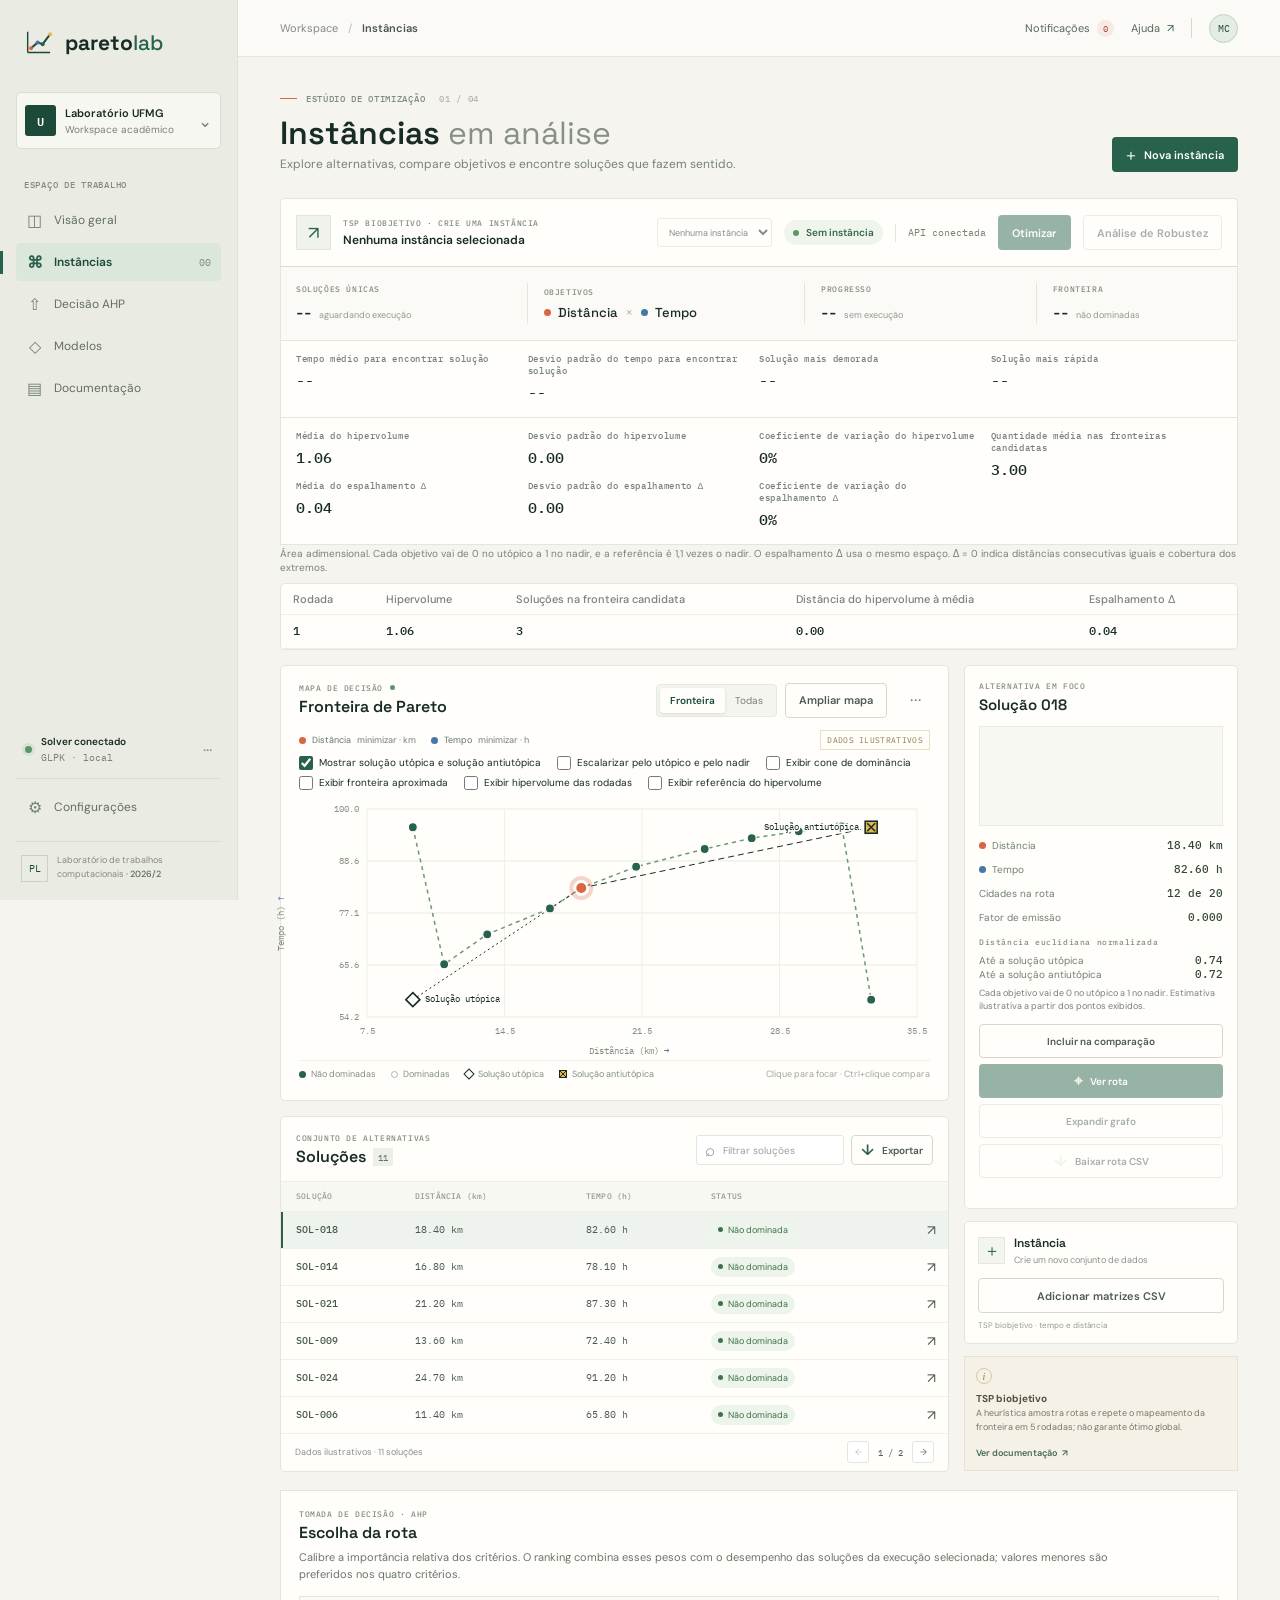
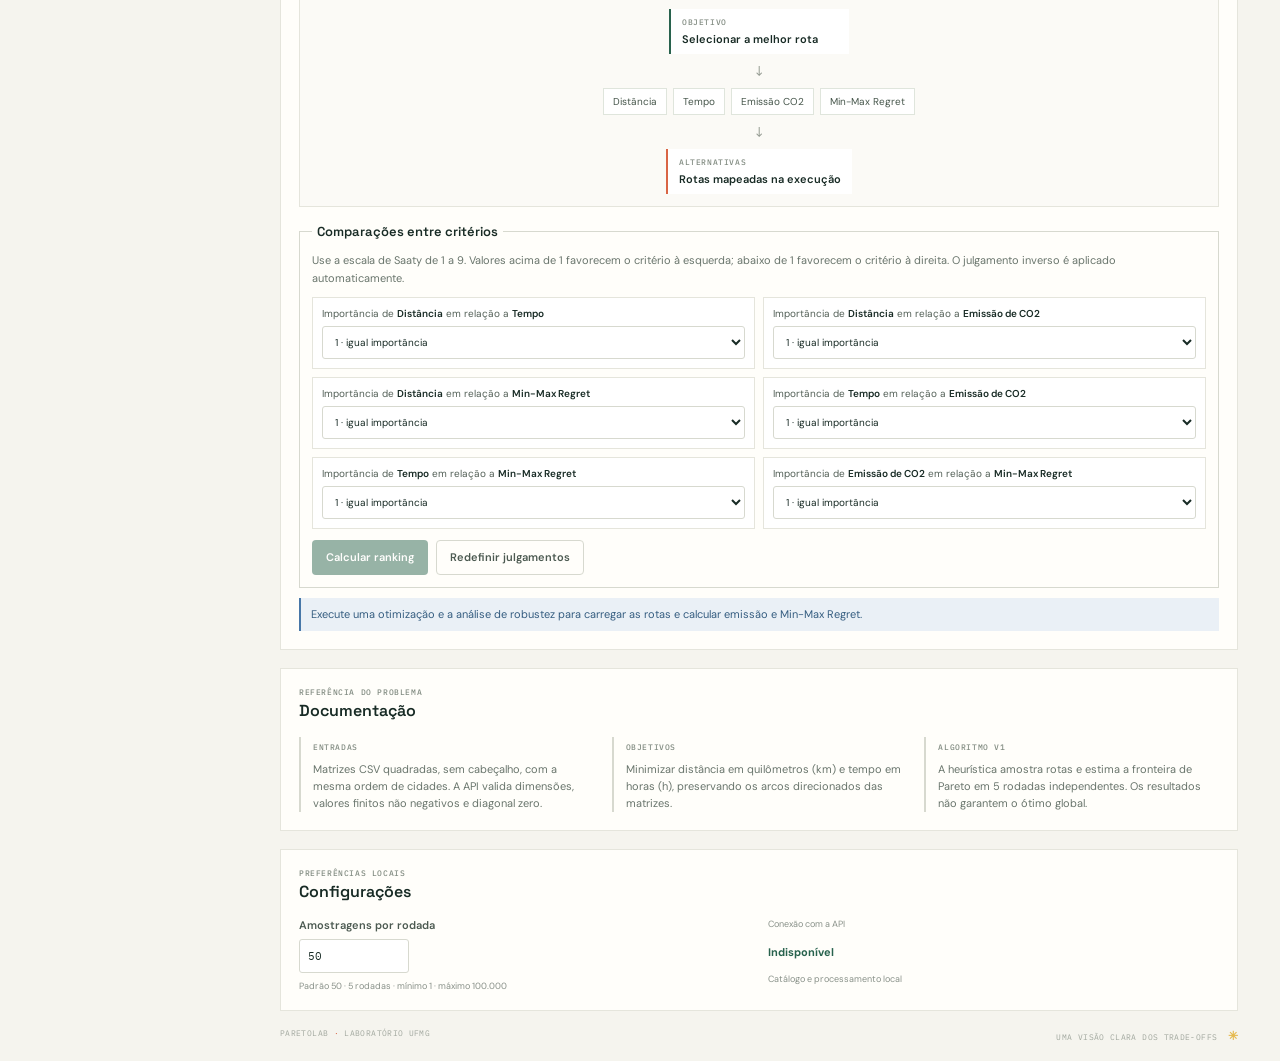
==== commit bebeec4d: "AHP na API" ====
--- a/frontend/mockups/index.html
+++ b/frontend/mockups/index.html
@@ -18,6 +18,7 @@
     <script src="solution_compare.js" defer></script>
     <script src="robustness.js" defer></script>
     <script src="emission_heatmap.js" defer></script>
+    <script src="ahp.js" defer></script>
     <script src="app.js" defer></script>
   </head>
   <body>
@@ -45,6 +46,7 @@
         <nav class="primary-nav">
           <a class="nav-item" href="#inicio"><span class="nav-glyph" aria-hidden="true">◫</span>Visão geral</a>
           <a class="nav-item active" href="#instancias" aria-current="page"><span class="nav-glyph" aria-hidden="true">⌘</span>Instâncias<span class="nav-count" id="instance-count">0</span></a>
+          <a class="nav-item" href="#ahp-decision"><span class="nav-glyph" aria-hidden="true">⇧</span>Decisão AHP</a>
           <a class="nav-item" href="#modelos"><span class="nav-glyph" aria-hidden="true">◇</span>Modelos</a>
           <a class="nav-item" href="#documentacao"><span class="nav-glyph" aria-hidden="true">▤</span>Documentação</a>
         </nav>
@@ -230,9 +232,9 @@
             <ul id="robustness-warnings" class="robustness-warnings" hidden></ul>
             <div id="robustness-results" hidden>
               <div class="robustness-toolbar">
-                <label class="search-box" for="robustness-filter"><span aria-hidden="true">⌕</span><input id="robustness-filter" type="search" placeholder="Filtrar soluções" aria-label="Filtrar soluções da análise de robustez"></label>
-                <p id="robustness-minmax" class="robustness-choice" hidden></p>
-              </div>
+                <label class="search-box" for="robustness-filter"><span aria-hidden="true">⌕</span><input id="robustness-filter" type="search" placeholder="Filtrar soluções" aria-label="Filtrar soluções nas tabelas de análise"></label>
+              </div>
+              <h3 class="robustness-section-title">Análise de robustez</h3>
               <div class="quality-table-scroll" id="robustness-table-wrap">
                 <table id="robustness-table" class="quality-table">
                   <caption class="sr-only">Métricas de robustez das soluções da fronteira aproximada</caption>
@@ -252,7 +254,98 @@
                   <canvas class="robustness-chart robustness-chart-dominance" id="robustness-dominance" role="img" aria-label="Mapa da probabilidade de uma solução dominar outra"></canvas>
                 </article>
               </div>
-            </div>
+              <h3 class="robustness-section-title">Análise multicritério</h3>
+              <div class="quality-table-scroll" id="multicriteria-table-wrap">
+                <table id="multicriteria-table" class="quality-table">
+                  <caption class="sr-only">Critérios de distância, tempo nominal, min-max regret e emissões das soluções</caption>
+                  <thead></thead>
+                  <tbody></tbody>
+                </table>
+              </div>
+              <p id="robustness-minmax" class="robustness-choice" hidden></p>
+              <article class="robustness-figure robustness-correlation" id="robustness-figure-correlation">
+                <h3>Correlação entre critérios</h3>
+                <p class="robustness-caption">Correlação de Pearson entre os critérios multicritério; valores de −1 a +1. São usadas as soluções da fronteira analisada. Cinza indica correlação indisponível.</p>
+                <canvas class="robustness-chart robustness-chart-correlation" id="robustness-correlation" role="img" aria-label="Matriz de correlação de Pearson entre distância, tempo nominal, min-max regret, CO2 e fator de emissão de velocidade"></canvas>
+                <table class="sr-only" id="robustness-correlation-data">
+                  <caption>Matriz numérica de correlação entre critérios</caption>
+                  <thead></thead>
+                  <tbody></tbody>
+                </table>
+              </article>
+            </div>
+          </section>
+          <section class="workspace-section ahp-section" id="ahp-decision" aria-labelledby="ahp-title">
+            <p class="section-kicker">TOMADA DE DECISÃO · AHP</p>
+            <h2 id="ahp-title">Escolha da rota</h2>
+            <p class="ahp-intro">Calibre a importância relativa dos critérios. O ranking combina esses pesos com o desempenho das soluções da execução selecionada; valores menores são preferidos nos quatro critérios.</p>
+            <div class="ahp-hierarchy" aria-label="Hierarquia da decisão">
+              <div class="ahp-hierarchy-goal"><span class="metric-label">OBJETIVO</span><strong>Selecionar a melhor rota</strong></div>
+              <span class="ahp-hierarchy-connector" aria-hidden="true">↓</span>
+              <div class="ahp-criterion-list" aria-label="Critérios">
+                <span>Distância</span><span>Tempo</span><span>Emissão CO2</span><span>Min-Max Regret</span>
+              </div>
+              <span class="ahp-hierarchy-connector" aria-hidden="true">↓</span>
+              <div class="ahp-hierarchy-goal ahp-alternatives"><span class="metric-label">ALTERNATIVAS</span><strong>Rotas mapeadas na execução</strong></div>
+            </div>
+            <fieldset class="ahp-judgments">
+              <legend>Comparações entre critérios</legend>
+              <p class="ahp-helper">Use a escala de Saaty de 1 a 9. Valores acima de 1 favorecem o critério à esquerda; abaixo de 1 favorecem o critério à direita. O julgamento inverso é aplicado automaticamente.</p>
+              <div id="ahp-comparisons" class="ahp-comparisons"></div>
+              <div class="ahp-actions">
+                <button class="button button-primary" id="ahp-calculate" type="button" disabled>Calcular ranking</button>
+                <button class="button button-light" id="ahp-reset" type="button">Redefinir julgamentos</button>
+              </div>
+            </fieldset>
+            <p id="ahp-status" class="ahp-status" role="status" aria-live="polite"></p>
+            <div id="ahp-results" class="ahp-results" hidden>
+              <div class="ahp-result-heading">
+                <div><h3>Pesos dos critérios</h3><p id="ahp-consistency" class="ahp-consistency"></p></div>
+              </div>
+              <div class="quality-table-scroll">
+                <table id="ahp-weights" class="quality-table">
+                  <caption class="sr-only">Pesos calculados para os critérios AHP</caption>
+                  <thead><tr><th scope="col">Critério</th><th scope="col">Peso</th></tr></thead>
+                  <tbody></tbody>
+                </table>
+              </div>
+              <h3 class="ahp-ranking-title">Ranking global</h3>
+              <div class="quality-table-scroll">
+                <table id="ahp-ranking" class="quality-table ahp-ranking">
+                  <caption class="sr-only">Ranking de rotas pelo método AHP</caption>
+                  <thead><tr><th scope="col">Pos.</th><th scope="col">Solução</th><th scope="col">Distância</th><th scope="col">Tempo</th><th scope="col">CO2</th><th scope="col">Min-Max Regret</th><th scope="col">Pontuação global</th></tr></thead>
+                  <tbody></tbody>
+                </table>
+              </div>
+              <p class="ahp-method-note">Desempenhos numéricos são convertidos em uma escala de preferência de 1 a 9 (melhor = 9; pior = 1). A prioridade local é obtida pela normalização das colunas e média das linhas; a pontuação global é a soma ponderada pelos pesos dos critérios.</p>
+            </div>
+            <details id="ahp-matrices" class="ahp-matrices" hidden>
+              <summary>Visualizar matrizes do procedimento</summary>
+              <div class="ahp-matrix-section">
+                <h3>Matriz de comparação dos critérios</h3>
+                <div class="quality-table-scroll">
+                  <table id="ahp-criteria-matrix" class="quality-table ahp-matrix">
+                    <caption class="sr-only">Matriz recíproca de comparação entre os critérios</caption>
+                  </table>
+                </div>
+              </div>
+              <div class="ahp-matrix-section">
+                <h3>Matriz de comparação das alternativas</h3>
+                <p class="ahp-helper">Matrizes de rotas são exibidas em blocos de 12 × 12 para preservar a leitura em conjuntos maiores. Os controles permitem percorrer separadamente linhas e colunas.</p>
+                <label class="ahp-matrix-select" for="ahp-matrix-criterion">Critério<select id="ahp-matrix-criterion">
+                  <option value="distance">Distância</option><option value="nominalTime">Tempo</option><option value="co2Kg">Emissão de CO2</option><option value="minmax">Min-Max Regret</option>
+                </select></label>
+                <div class="ahp-matrix-paging">
+                  <div><button class="button button-light" id="ahp-matrix-row-prev" type="button">Linhas anteriores</button><span id="ahp-matrix-row-range"></span><button class="button button-light" id="ahp-matrix-row-next" type="button">Próximas linhas</button></div>
+                  <div><button class="button button-light" id="ahp-matrix-column-prev" type="button">Colunas anteriores</button><span id="ahp-matrix-column-range"></span><button class="button button-light" id="ahp-matrix-column-next" type="button">Próximas colunas</button></div>
+                </div>
+                <div class="quality-table-scroll">
+                  <table id="ahp-alternatives-matrix" class="quality-table ahp-matrix">
+                    <caption class="sr-only">Bloco da matriz recíproca de comparação das alternativas</caption>
+                  </table>
+                </div>
+              </div>
+            </details>
           </section>
           <section class="workspace-section" id="documentacao" aria-labelledby="documentation-title">
             <p class="section-kicker">REFERÊNCIA DO PROBLEMA</p>
--- a/frontend/mockups/styles.css
+++ b/frontend/mockups/styles.css
@@ -400,6 +400,7 @@
 .robustness-panel { margin-top: 15px; padding: 16px; }
 .robustness-panel[hidden] { display: none; }
 .robustness-panel .panel-heading { margin-bottom: 8px; }
+.robustness-section-title { margin: 18px 0 8px; color: var(--ink); font: 600 15px/1.3 var(--display); }
 .robustness-warnings { margin: 8px 0 0; padding-left: 18px; color: #8a5a32; font-size: 12px; }
 .robustness-warnings[hidden] { display: none; }
 #robustness-results[hidden] { display: none; }
@@ -418,6 +419,58 @@
 .robustness-caption { margin: 0 0 8px; color: #78817b; font-size: 12px; }
 .robustness-chart { display: block; width: 100%; height: 360px; }
 .robustness-chart-dominance { height: 480px; }
+.robustness-chart-correlation { height: 360px; }
+.robustness-correlation { margin-top: 12px; }
 .quality-table caption:not(.sr-only) { padding: 8px 12px 0; caption-side: top; color: var(--ink); font: 600 13px/1.3 var(--display); text-align: left; }
-@media (max-width: 800px) { .robustness-charts { grid-template-columns: 1fr; } .robustness-chart, .robustness-chart-dominance { height: 300px; } }
+.ahp-section { scroll-margin-top: 18px; }
+.ahp-section h2 { margin-bottom: 6px; }
+.ahp-intro, .ahp-helper, .ahp-method-note { color: #69756c; font-size: 11px; line-height: 1.55; }
+.ahp-intro { max-width: 860px; margin-bottom: 13px; }
+.ahp-hierarchy { display: grid; justify-items: center; gap: 8px; margin: 12px 0 16px; padding: 12px; border: 1px solid var(--line); background: #fbfaf6; }
+.ahp-hierarchy-goal { display: grid; min-width: 180px; gap: 5px; padding: 8px 11px; border-left: 2px solid var(--green); background: white; }
+.ahp-hierarchy-goal strong { font-size: 11px; font-weight: 600; }
+.ahp-alternatives { border-left-color: var(--coral); }
+.ahp-hierarchy-connector { color: #90978e; font: 14px var(--mono); }
+.ahp-criterion-list { display: flex; flex: 1 1 350px; flex-wrap: wrap; justify-content: center; gap: 6px; }
+.ahp-criterion-list span { padding: 6px 9px; border: 1px solid #dfe5dc; background: white; color: #46564b; font-size: 10px; }
+.ahp-judgments { min-width: 0; margin: 0; padding: 12px; border: 1px solid var(--line-strong); }
+.ahp-judgments legend { padding: 0 5px; color: var(--ink); font: 600 13px var(--display); }
+.ahp-helper { margin: 0 0 10px; }
+.ahp-comparisons { display: grid; grid-template-columns: repeat(2, minmax(0, 1fr)); gap: 8px; }
+.ahp-comparison { display: grid; min-width: 0; gap: 6px; padding: 9px; border: 1px solid var(--line); background: #fff; color: #536057; font-size: 10px; }
+.ahp-comparison strong { color: var(--ink); font-weight: 600; }
+.ahp-comparison select, .ahp-matrix-select select { width: 100%; min-height: 33px; padding: 0 8px; border: 1px solid var(--line-strong); border-radius: 3px; background: white; color: var(--ink); font-size: 10px; }
+.ahp-actions { display: flex; flex-wrap: wrap; gap: 8px; margin-top: 11px; }
+.ahp-status { margin: 10px 0 0; padding: 9px 10px; border-left: 2px solid var(--blue); background: var(--blue-soft); color: #355d80; font-size: 11px; line-height: 1.45; }
+.ahp-status.error { border-left-color: var(--coral); background: var(--coral-soft); color: #8d3f2a; }
+.ahp-results[hidden], .ahp-matrices[hidden] { display: none; }
+.ahp-result-heading { display: flex; align-items: flex-start; justify-content: space-between; gap: 10px; margin-top: 16px; }
+.ahp-result-heading h3, .ahp-matrix-section h3 { margin: 0 0 5px; color: var(--ink); font: 600 14px/1.3 var(--display); }
+.ahp-consistency { margin: 0 0 8px; color: #69756c; font: 10px var(--mono); }
+.ahp-ranking-title { margin: 17px 0 8px; font: 600 14px/1.3 var(--display); }
+.ahp-ranking { white-space: nowrap; }
+.ahp-ranking tbody tr.ahp-best { background: #eef4ed; font-weight: 600; }
+.ahp-ranking .ahp-score { color: var(--green-dark); font: 600 11px var(--mono); }
+.ahp-method-note { margin: 9px 0 0; font-size: 10px; }
+.ahp-matrices { margin-top: 14px; border-top: 1px solid var(--line); }
+.ahp-matrices summary { padding: 11px 0 3px; color: var(--green-dark); cursor: pointer; font-size: 11px; font-weight: 600; }
+.ahp-matrices summary:focus-visible { outline: 2px solid var(--blue); outline-offset: 3px; }
+.ahp-matrix-section { margin-top: 12px; }
+.ahp-matrix-section .quality-table-scroll { margin-top: 8px; }
+.ahp-matrix { width: max-content; min-width: 100%; font: 10px var(--mono); }
+.ahp-matrix td { min-width: 58px; text-align: right; }
+.ahp-matrix th { max-width: 160px; }
+.ahp-matrix-select { display: grid; width: min(100%, 300px); gap: 5px; margin: 8px 0; color: #536057; font-size: 10px; }
+.ahp-matrix-paging { display: grid; gap: 7px; margin: 8px 0; }
+.ahp-matrix-paging > div { display: flex; flex-wrap: wrap; align-items: center; gap: 7px; }
+.ahp-matrix-paging .button { min-height: 30px; padding: 0 9px; font-size: 9px; }
+.ahp-matrix-paging span { color: #69756c; font: 10px var(--mono); }
+@media (max-width: 620px) {
+  .ahp-comparisons { grid-template-columns: minmax(0, 1fr); }
+  .ahp-hierarchy { justify-items: stretch; }
+  .ahp-hierarchy-connector { text-align: center; }
+  .ahp-criterion-list { justify-content: center; }
+  .ahp-actions .button { flex: 1 1 100%; }
+}
+@media (max-width: 800px) { .robustness-charts { grid-template-columns: 1fr; } .robustness-chart, .robustness-chart-dominance { height: 300px; } .robustness-chart-correlation { height: 360px; } }
 @media (prefers-reduced-motion: reduce) { *, *::before, *::after { scroll-behavior: auto !important; transition-duration: .01ms !important; animation-duration: .01ms !important; animation-iteration-count: 1 !important; } }
